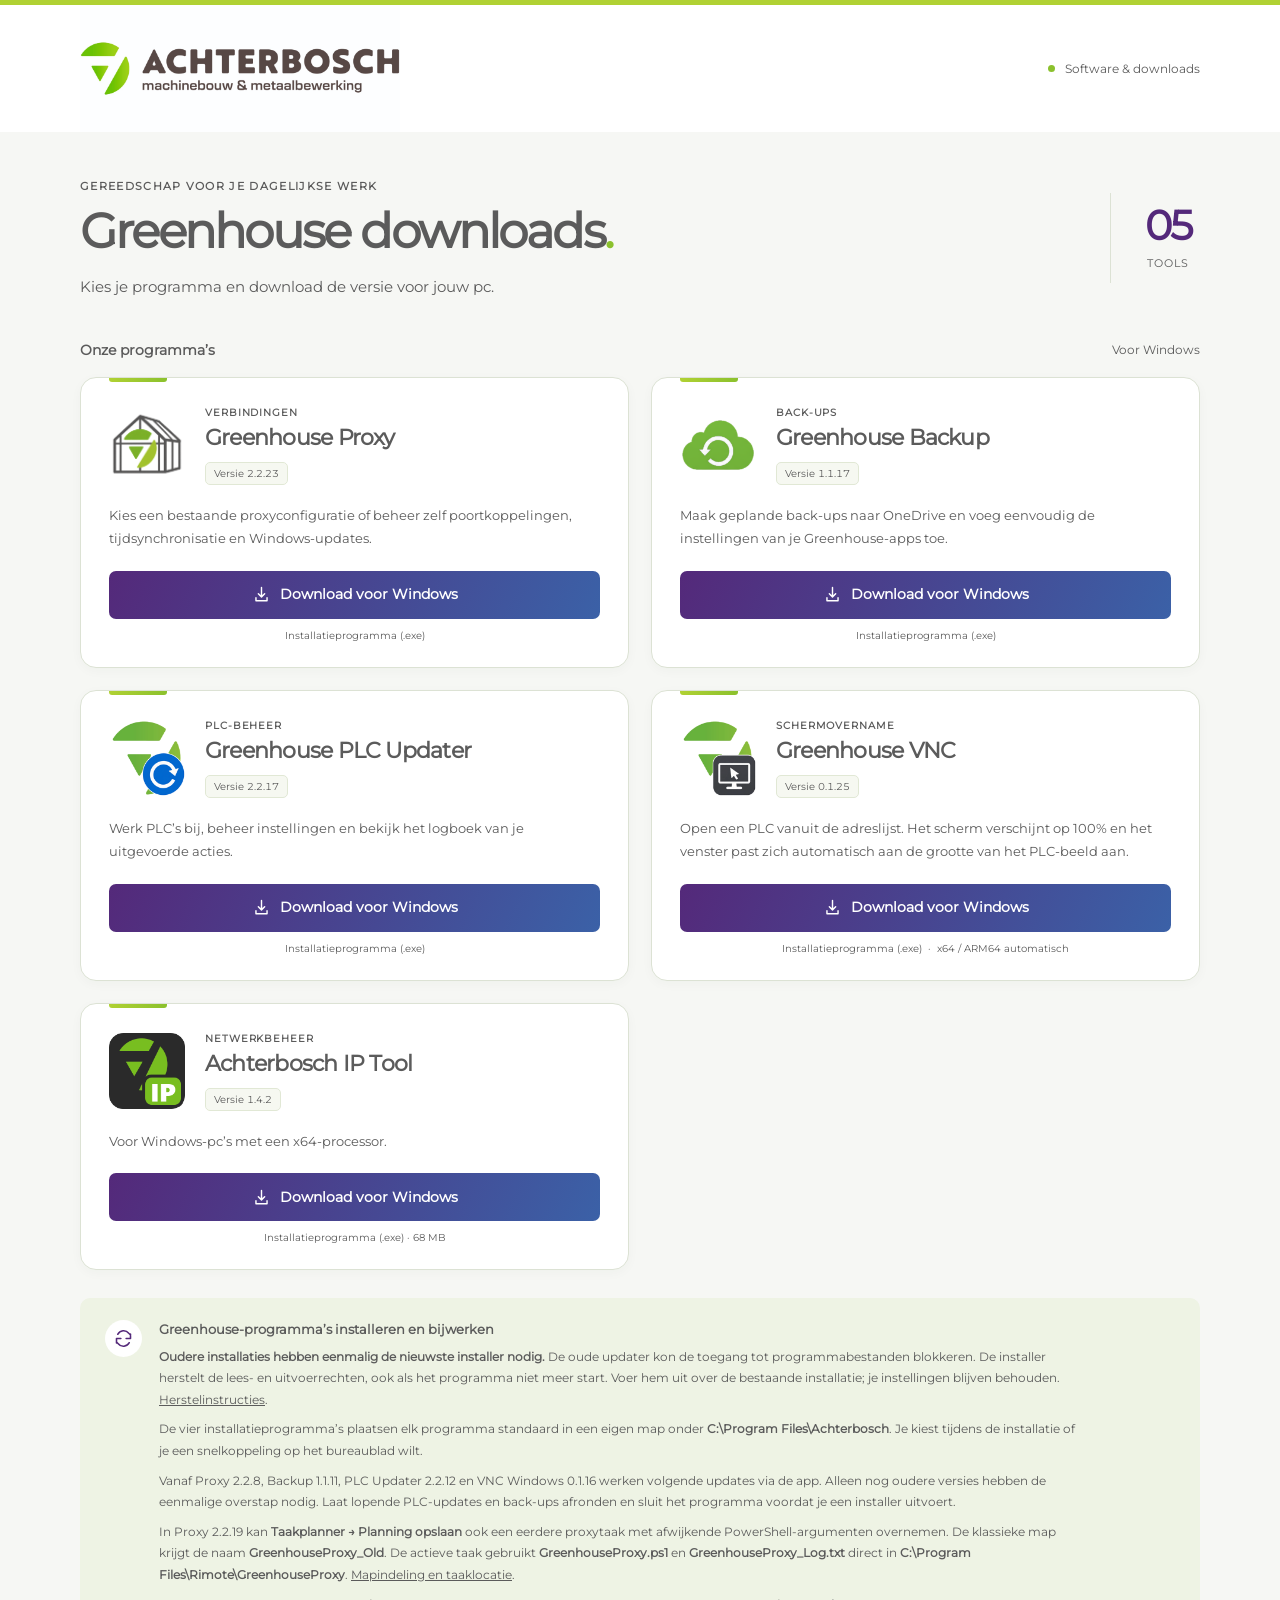
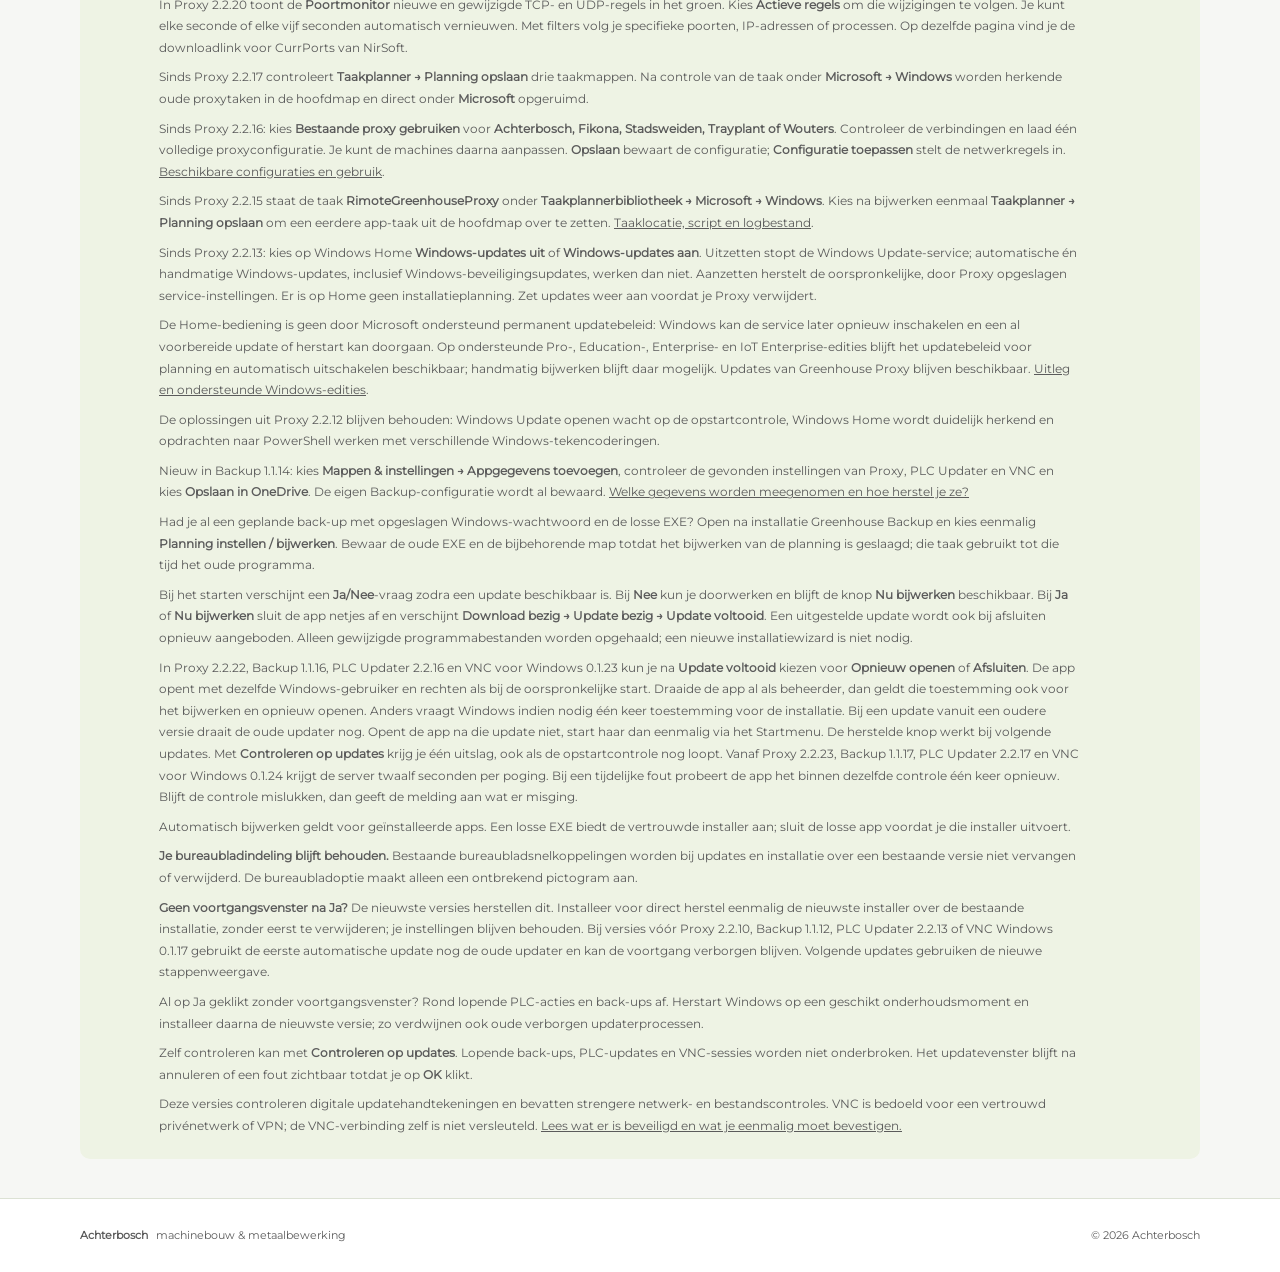
==== website/index.html @ 8cb25972 "Publish Greenhouse VNC 0.1.25 with automatic session sizing" ====
<!doctype html>
<html lang="nl">
<head>
  <meta charset="utf-8">
  <meta name="viewport" content="width=device-width, initial-scale=1">
  <meta name="theme-color" content="#54297A">
  <meta name="description" content="Download de Greenhouse-programma’s en Achterbosch IP Tool voor Windows.">
  <title>Greenhouse downloads | Achterbosch Machinebouw</title>
  <link rel="icon" href="assets/proxy.png" type="image/png">
  <link rel="preload" href="assets/montserrat-regular.ttf" as="font" type="font/ttf" crossorigin>
  <link rel="stylesheet" href="styles.css">
</head>
<body id="boven">
  <a class="skip-link" href="#downloads">Naar de downloads</a>
  <header class="site-header">
    <div class="container header-inner">
      <a class="brand" href="#boven" aria-label="Achterbosch Machinebouw, bovenaan de pagina">
        <img src="assets/achterbosch-logo.jpg" width="2048" height="813" alt="Achterbosch machinebouw &amp; metaalbewerking">
      </a>
      <span class="header-label"><span aria-hidden="true"></span>Software &amp; downloads</span>
    </div>
  </header>

  <main class="container">
    <section class="intro" aria-labelledby="page-title">
      <div class="intro-copy">
        <p class="eyebrow">Gereedschap voor je dagelijkse werk</p>
        <h1 id="page-title">Greenhouse downloads<span class="heading-dot">.</span></h1>
        <p class="intro-description">Kies je programma en download de versie voor jouw pc.</p>
      </div>
      <div class="intro-marker" aria-hidden="true"><span>05</span><span>tools</span></div>
    </section>

    <section class="downloads" id="downloads" aria-labelledby="downloads-title">
      <div class="section-heading">
        <h2 id="downloads-title">Onze programma’s</h2>
        <span>Voor Windows</span>
      </div>

      <div class="tool-grid">
        <article class="tool-card" aria-labelledby="proxy-title">
          <div class="tool-heading">
            <div class="app-icon"><img src="assets/proxy.png" width="1280" height="1280" alt="" aria-hidden="true"></div>
            <div class="tool-identity">
              <span class="tool-category">Verbindingen</span>
              <h3 id="proxy-title">Greenhouse Proxy</h3>
              <span class="version">Versie 2.2.23</span>
            </div>
          </div>
          <p class="tool-description">Kies een bestaande proxyconfiguratie of beheer zelf poortkoppelingen, tijdsynchronisatie en Windows-updates.</p>
          <div class="download-area">
            <a class="download-button" href="https://github.com/NickvDeth/Greenhouse-downloads/releases/download/proxy-v2.2.23/Setup-Greenhouse-Proxy-2.2.23.exe" aria-label="Greenhouse Proxy 2.2.23 downloaden voor Windows">
              <svg viewBox="0 0 24 24" aria-hidden="true"><path d="M12 3v12m-4-4 4 4 4-4M5 16v4h14v-4"/></svg>
              <span>Download voor Windows</span>
            </a>
            <span class="download-detail">Installatieprogramma (.exe)</span>
          </div>
        </article>

        <article class="tool-card" aria-labelledby="backup-title">
          <div class="tool-heading">
            <div class="app-icon"><img src="assets/backup.png" width="512" height="512" alt="" aria-hidden="true"></div>
            <div class="tool-identity">
              <span class="tool-category">Back-ups</span>
              <h3 id="backup-title">Greenhouse Backup</h3>
              <span class="version">Versie 1.1.17</span>
            </div>
          </div>
          <p class="tool-description">Maak geplande back-ups naar OneDrive en voeg eenvoudig de instellingen van je Greenhouse-apps toe.</p>
          <div class="download-area">
            <a class="download-button" href="https://github.com/NickvDeth/Greenhouse-downloads/releases/download/backup-v1.1.17/Setup-Greenhouse-Backup-1.1.17.exe" aria-label="Greenhouse Backup 1.1.17 downloaden voor Windows">
              <svg viewBox="0 0 24 24" aria-hidden="true"><path d="M12 3v12m-4-4 4 4 4-4M5 16v4h14v-4"/></svg>
              <span>Download voor Windows</span>
            </a>
            <span class="download-detail">Installatieprogramma (.exe)</span>
          </div>
        </article>

        <article class="tool-card" aria-labelledby="plc-title">
          <div class="tool-heading">
            <div class="app-icon"><img src="assets/plc-updater.png?v=2.2.12" width="256" height="256" alt="" aria-hidden="true"></div>
            <div class="tool-identity">
              <span class="tool-category">PLC-beheer</span>
              <h3 id="plc-title">Greenhouse PLC Updater</h3>
              <span class="version">Versie 2.2.17</span>
            </div>
          </div>
          <p class="tool-description">Werk PLC’s bij, beheer instellingen en bekijk het logboek van je uitgevoerde acties.</p>
          <div class="download-area">
            <a class="download-button" href="https://github.com/NickvDeth/Greenhouse-downloads/releases/download/plc-updater-v2.2.17/Setup-Greenhouse-PLC-Updater-2.2.17.exe" aria-label="Greenhouse PLC Updater 2.2.17 downloaden voor Windows">
              <svg viewBox="0 0 24 24" aria-hidden="true"><path d="M12 3v12m-4-4 4 4 4-4M5 16v4h14v-4"/></svg>
              <span>Download voor Windows</span>
            </a>
            <span class="download-detail">Installatieprogramma (.exe)</span>
          </div>
        </article>

        <article class="tool-card" aria-labelledby="vnc-title">
          <div class="tool-heading">
            <div class="app-icon"><img src="assets/vnc.png?v=0.1.16" width="256" height="256" alt="" aria-hidden="true"></div>
            <div class="tool-identity">
              <span class="tool-category">Schermovername</span>
              <h3 id="vnc-title">Greenhouse VNC</h3>
              <span class="version">Versie 0.1.25</span>
            </div>
          </div>
          <p class="tool-description">Open een PLC vanuit de adreslijst. Het scherm verschijnt op 100% en het venster past zich automatisch aan de grootte van het PLC-beeld aan.</p>
          <div class="download-area">
            <a class="download-button" href="https://github.com/NickvDeth/Greenhouse-downloads/releases/download/vnc-windows-v0.1.25/Setup-Greenhouse-VNC-0.1.25.exe" aria-label="Greenhouse VNC 0.1.25 downloaden voor Windows x64 en ARM64">
              <svg viewBox="0 0 24 24" aria-hidden="true"><path d="M12 3v12m-4-4 4 4 4-4M5 16v4h14v-4"/></svg>
              <span>Download voor Windows</span>
            </a>
            <span class="download-detail">Installatieprogramma (.exe) <span aria-hidden="true">·</span> x64 / ARM64 automatisch</span>
          </div>
        </article>

        <article class="tool-card" aria-labelledby="ip-tool-title">
          <div class="tool-heading">
            <div class="app-icon"><img src="assets/ip-tool.png" width="256" height="256" alt=""></div>
            <div class="tool-identity">
              <span class="tool-category">Netwerkbeheer</span>
              <h3 id="ip-tool-title">Achterbosch IP Tool</h3>
              <span class="version">Versie 1.4.2</span>
            </div>
          </div>
          <p class="tool-description">Voor Windows-pc’s met een x64-processor.</p>
          <div class="download-area">
            <a class="download-button" href="https://github.com/NickvDeth/Greenhouse-downloads/releases/download/ip-tool-v1.4.2/AchterboschIPTool-win-Setup.exe" aria-label="Achterbosch IP Tool 1.4.2 downloaden voor Windows x64">
              <svg viewBox="0 0 24 24" aria-hidden="true"><path d="M12 3v12m-4-4 4 4 4-4M5 16v4h14v-4"/></svg>
              <span>Download voor Windows</span>
            </a>
            <span class="download-detail">Installatieprogramma (.exe) · 68 MB</span>
          </div>
        </article>
      </div>
    </section>

    <aside class="update-note" aria-labelledby="updates-title">
      <span class="note-icon" aria-hidden="true"><svg viewBox="0 0 24 24"><path d="M20 7v5h-5M4 17v-5h5M5.4 7.2A7.5 7.5 0 0 1 18 6l2 2M4 16l2 2a7.5 7.5 0 0 0 12.6-1.2"/></svg></span>
      <div>
        <h2 id="updates-title">Greenhouse-programma’s installeren en bijwerken</h2>
        <p><strong>Oudere installaties hebben eenmalig de nieuwste installer nodig.</strong> De oude updater kon de toegang tot programmabestanden blokkeren. De installer herstelt de lees- en uitvoerrechten, ook als het programma niet meer start. Voer hem uit over de bestaande installatie; je instellingen blijven behouden. <a href="https://github.com/NickvDeth/Greenhouse-downloads/blob/main/docs/UPDATE_RECOVERY.md">Herstelinstructies</a>.</p>
        <p>De vier installatieprogramma’s plaatsen elk programma standaard in een eigen map onder <strong>C:\Program Files\Achterbosch</strong>. Je kiest tijdens de installatie of je een snelkoppeling op het bureaublad wilt.</p>
        <p>Vanaf Proxy 2.2.8, Backup 1.1.11, PLC Updater 2.2.12 en VNC Windows 0.1.16 werken volgende updates via de app. Alleen nog oudere versies hebben de eenmalige overstap nodig. Laat lopende PLC-updates en back-ups afronden en sluit het programma voordat je een installer uitvoert.</p>
        <p>In Proxy 2.2.19 kan <strong>Taakplanner → Planning opslaan</strong> ook een eerdere proxytaak met afwijkende PowerShell-argumenten overnemen. De klassieke map krijgt de naam <strong>GreenhouseProxy_Old</strong>. De actieve taak gebruikt <strong>GreenhouseProxy.ps1</strong> en <strong>GreenhouseProxy_Log.txt</strong> direct in <strong>C:\Program Files\Rimote\GreenhouseProxy</strong>. <a href="https://github.com/NickvDeth/Greenhouse-downloads/blob/main/docs/PROXY_TASK_SCRIPT.md">Mapindeling en taaklocatie</a>.</p>
        <p>In Proxy 2.2.20 toont de <strong>Poortmonitor</strong> nieuwe en gewijzigde TCP- en UDP-regels in het groen. Kies <strong>Actieve regels</strong> om die wijzigingen te volgen. Je kunt elke seconde of elke vijf seconden automatisch vernieuwen. Met filters volg je specifieke poorten, IP-adressen of processen. Op dezelfde pagina vind je de downloadlink voor CurrPorts van NirSoft.</p>
        <p>Sinds Proxy 2.2.17 controleert <strong>Taakplanner → Planning opslaan</strong> drie taakmappen. Na controle van de taak onder <strong>Microsoft → Windows</strong> worden herkende oude proxytaken in de hoofdmap en direct onder <strong>Microsoft</strong> opgeruimd.</p>
        <p>Sinds Proxy 2.2.16: kies <strong>Bestaande proxy gebruiken</strong> voor <strong>Achterbosch, Fikona, Stadsweiden, Trayplant of Wouters</strong>. Controleer de verbindingen en laad één volledige proxyconfiguratie. Je kunt de machines daarna aanpassen. <strong>Opslaan</strong> bewaart de configuratie; <strong>Configuratie toepassen</strong> stelt de netwerkregels in. <a href="https://github.com/NickvDeth/Greenhouse-downloads/blob/main/docs/PROXY_PRESETS.md">Beschikbare configuraties en gebruik</a>.</p>
        <p>Sinds Proxy 2.2.15 staat de taak <strong>RimoteGreenhouseProxy</strong> onder <strong>Taakplannerbibliotheek → Microsoft → Windows</strong>. Kies na bijwerken eenmaal <strong>Taakplanner → Planning opslaan</strong> om een eerdere app-taak uit de hoofdmap over te zetten. <a href="https://github.com/NickvDeth/Greenhouse-downloads/blob/main/docs/PROXY_TASK_SCRIPT.md">Taaklocatie, script en logbestand</a>.</p>
        <p>Sinds Proxy 2.2.13: kies op Windows Home <strong>Windows-updates uit</strong> of <strong>Windows-updates aan</strong>. Uitzetten stopt de Windows Update-service; automatische én handmatige Windows-updates, inclusief Windows-beveiligingsupdates, werken dan niet. Aanzetten herstelt de oorspronkelijke, door Proxy opgeslagen service-instellingen. Er is op Home geen installatieplanning. Zet updates weer aan voordat je Proxy verwijdert.</p>
        <p>De Home-bediening is geen door Microsoft ondersteund permanent updatebeleid: Windows kan de service later opnieuw inschakelen en een al voorbereide update of herstart kan doorgaan. Op ondersteunde Pro-, Education-, Enterprise- en IoT Enterprise-edities blijft het updatebeleid voor planning en automatisch uitschakelen beschikbaar; handmatig bijwerken blijft daar mogelijk. Updates van Greenhouse Proxy blijven beschikbaar. <a href="https://github.com/NickvDeth/Greenhouse-downloads/blob/main/docs/WINDOWS_UPDATE.md">Uitleg en ondersteunde Windows-edities</a>.</p>
        <p>De oplossingen uit Proxy 2.2.12 blijven behouden: Windows Update openen wacht op de opstartcontrole, Windows Home wordt duidelijk herkend en opdrachten naar PowerShell werken met verschillende Windows-tekencoderingen.</p>
        <p>Nieuw in Backup 1.1.14: kies <strong>Mappen &amp; instellingen → Appgegevens toevoegen</strong>, controleer de gevonden instellingen van Proxy, PLC Updater en VNC en kies <strong>Opslaan in OneDrive</strong>. De eigen Backup-configuratie wordt al bewaard. <a href="https://github.com/NickvDeth/Greenhouse-downloads/blob/main/docs/APP_DATA_BACKUP.md">Welke gegevens worden meegenomen en hoe herstel je ze?</a></p>
        <p>Had je al een geplande back-up met opgeslagen Windows-wachtwoord en de losse EXE? Open na installatie Greenhouse Backup en kies eenmalig <strong>Planning instellen / bijwerken</strong>. Bewaar de oude EXE en de bijbehorende map totdat het bijwerken van de planning is geslaagd; die taak gebruikt tot die tijd het oude programma.</p>
        <p>Bij het starten verschijnt een <strong>Ja/Nee</strong>-vraag zodra een update beschikbaar is. Bij <strong>Nee</strong> kun je doorwerken en blijft de knop <strong>Nu bijwerken</strong> beschikbaar. Bij <strong>Ja</strong> of <strong>Nu bijwerken</strong> sluit de app netjes af en verschijnt <strong>Download bezig → Update bezig → Update voltooid</strong>. Een uitgestelde update wordt ook bij afsluiten opnieuw aangeboden. Alleen gewijzigde programmabestanden worden opgehaald; een nieuwe installatiewizard is niet nodig.</p>
        <p>In Proxy 2.2.22, Backup 1.1.16, PLC Updater 2.2.16 en VNC voor Windows 0.1.23 kun je na <strong>Update voltooid</strong> kiezen voor <strong>Opnieuw openen</strong> of <strong>Afsluiten</strong>. De app opent met dezelfde Windows-gebruiker en rechten als bij de oorspronkelijke start. Draaide de app al als beheerder, dan geldt die toestemming ook voor het bijwerken en opnieuw openen. Anders vraagt Windows indien nodig één keer toestemming voor de installatie. Bij een update vanuit een oudere versie draait de oude updater nog. Opent de app na die update niet, start haar dan eenmalig via het Startmenu. De herstelde knop werkt bij volgende updates. Met <strong>Controleren op updates</strong> krijg je één uitslag, ook als de opstartcontrole nog loopt. Vanaf Proxy 2.2.23, Backup 1.1.17, PLC Updater 2.2.17 en VNC voor Windows 0.1.24 krijgt de server twaalf seconden per poging. Bij een tijdelijke fout probeert de app het binnen dezelfde controle één keer opnieuw. Blijft de controle mislukken, dan geeft de melding aan wat er misging.</p>
        <p>Automatisch bijwerken geldt voor geïnstalleerde apps. Een losse EXE biedt de vertrouwde installer aan; sluit de losse app voordat je die installer uitvoert.</p>
        <p><strong>Je bureaubladindeling blijft behouden.</strong> Bestaande bureaubladsnelkoppelingen worden bij updates en installatie over een bestaande versie niet vervangen of verwijderd. De bureaubladoptie maakt alleen een ontbrekend pictogram aan.</p>
        <p><strong>Geen voortgangsvenster na Ja?</strong> De nieuwste versies herstellen dit. Installeer voor direct herstel eenmalig de nieuwste installer over de bestaande installatie, zonder eerst te verwijderen; je instellingen blijven behouden. Bij versies vóór Proxy 2.2.10, Backup 1.1.12, PLC Updater 2.2.13 of VNC Windows 0.1.17 gebruikt de eerste automatische update nog de oude updater en kan de voortgang verborgen blijven. Volgende updates gebruiken de nieuwe stappenweergave.</p>
        <p>Al op Ja geklikt zonder voortgangsvenster? Rond lopende PLC-acties en back-ups af. Herstart Windows op een geschikt onderhoudsmoment en installeer daarna de nieuwste versie; zo verdwijnen ook oude verborgen updaterprocessen.</p>
        <p>Zelf controleren kan met <strong>Controleren op updates</strong>. Lopende back-ups, PLC-updates en VNC-sessies worden niet onderbroken. Het updatevenster blijft na annuleren of een fout zichtbaar totdat je op <strong>OK</strong> klikt.</p>
        <p>Deze versies controleren digitale updatehandtekeningen en bevatten strengere netwerk- en bestandscontroles. VNC is bedoeld voor een vertrouwd privénetwerk of VPN; de VNC-verbinding zelf is niet versleuteld. <a href="https://github.com/NickvDeth/Greenhouse-downloads/blob/main/docs/SECURITY.md">Lees wat er is beveiligd en wat je eenmalig moet bevestigen.</a></p>
      </div>
    </aside>
  </main>

  <footer class="site-footer">
    <div class="container footer-inner">
      <span>Achterbosch <span class="footer-descriptor">machinebouw &amp; metaalbewerking</span></span>
      <span class="copyright">© 2026 Achterbosch</span>
    </div>
  </footer>
</body>
</html>
---- website/styles.css ----
@font-face {
  font-family: "Montserrat";
  src: url("assets/montserrat-regular.ttf") format("truetype");
  font-style: normal;
  font-weight: 400;
  font-display: swap;
}

@font-face {
  font-family: "New Science";
  src: local("New Science Bold");
  font-style: normal;
  font-weight: 700;
  font-display: swap;
}

:root {
  color-scheme: light;
  --ink: #5b5b5b;
  --green-warm: #b0d133;
  --green-fresh: #8bc12d;
  --purple: #54297a;
  --blue: #3b61a7;
  --paper: #ffffff;
  --background: #f6f7f4;
  --line: #dce2d4;
  --subtle: #eef3e4;
  --action: linear-gradient(115deg, var(--purple), var(--blue));
}

* { box-sizing: border-box; }
html { scroll-behavior: smooth; scroll-padding-top: 24px; }
body { margin: 0; color: var(--ink); background: var(--background); font: 400 15px/1.65 "Montserrat", Arial, sans-serif; -webkit-font-smoothing: antialiased; }
a { color: inherit; }
img { display: block; max-width: 100%; }
svg { display: block; width: 22px; height: 22px; fill: none; stroke: currentColor; stroke-width: 1.8; stroke-linecap: round; stroke-linejoin: round; }
button, a { -webkit-tap-highlight-color: transparent; }
a:focus-visible { outline: 3px solid var(--blue); outline-offset: 5px; }
.container { width: min(1120px, calc(100% - 72px)); margin-inline: auto; }
.skip-link { position: fixed; top: 12px; left: 12px; z-index: 10; padding: 12px 20px; border-radius: 8px; color: white; background: var(--purple); transform: translateY(-180%); text-decoration: none; }
.skip-link:focus { transform: translateY(0); }

.site-header { border-top: 5px solid var(--green-warm); background: white; }
.header-inner { display: flex; align-items: center; justify-content: space-between; gap: 24px; min-height: 118px; }
.brand { flex: 0 1 320px; display: block; }
.brand img { width: 320px; height: auto; }
.header-label { display: flex; align-items: center; gap: 10px; font-size: 12px; white-space: nowrap; }
.header-label > span { width: 7px; height: 7px; border-radius: 50%; background: var(--green-fresh); }

.intro { position: relative; display: flex; justify-content: space-between; align-items: center; gap: 32px; padding: 45px 0 39px; }
.intro-copy { min-width: 0; }
.eyebrow { margin: 0 0 8px; font-size: 11px; font-weight: 700; letter-spacing: .12em; text-transform: uppercase; }
h1 { margin: 0; color: var(--ink); font-size: clamp(32px, 3.8vw, 48px); line-height: 1.17; letter-spacing: -.045em; font-weight: 700; }
.heading-dot { color: var(--green-fresh); }
.intro-description { margin: 15px 0 0; max-width: 680px; font-size: 15px; line-height: 1.7; }
.intro-marker { display: flex; flex-direction: column; flex: 0 0 90px; align-items: center; justify-content: center; width: 90px; height: 90px; border-left: 1px solid var(--line); padding-left: 25px; }
.intro-marker span:first-child { color: var(--purple); font-size: 41px; font-weight: 700; line-height: 1; letter-spacing: -.06em; }
.intro-marker span:last-child { margin-top: 8px; font-size: 11px; text-transform: uppercase; letter-spacing: .1em; }

.section-heading { display: flex; align-items: center; justify-content: space-between; gap: 16px; margin-bottom: 15px; }
.section-heading h2 { margin: 0; font-size: 14px; font-weight: 700; }
.section-heading > span { font-size: 12px; }
.tool-grid { display: grid; grid-template-columns: repeat(2, minmax(0, 1fr)); gap: 22px; }
.tool-card { position: relative; display: flex; flex-direction: column; min-width: 0; padding: 27px 28px 23px; background: white; border: 1px solid var(--line); border-radius: 16px; box-shadow: 0 3px 12px rgb(41 52 26 / 3%); overflow: hidden; }
.tool-card::before { content: ""; position: absolute; top: 0; left: 28px; width: 58px; height: 4px; background: linear-gradient(90deg, var(--green-warm), var(--green-fresh)); border-radius: 0 0 3px 3px; }
.tool-heading { display: flex; align-items: center; gap: 20px; }
.app-icon { flex: 0 0 76px; display: grid; place-items: center; width: 76px; height: 76px; }
.app-icon img { width: 76px; height: 76px; object-fit: contain; }
.tool-identity { min-width: 0; }
.tool-category { display: block; margin-bottom: 3px; font-size: 10px; font-weight: 700; letter-spacing: .09em; text-transform: uppercase; }
.tool-identity h3 { margin: 0 0 7px; font-size: clamp(18px, 1.8vw, 22px); font-weight: 700; letter-spacing: -.035em; line-height: 1.3; }
.version { display: inline-flex; padding: 3px 8px; border: 1px solid #e1e8d5; border-radius: 5px; background: #f6f8f1; font-size: 10px; line-height: 1.5; font-variant-numeric: tabular-nums; }
.tool-description { flex: 1; margin: 19px 0 20px; font-size: 13px; line-height: 1.8; }
.download-area { display: flex; flex-direction: column; gap: 9px; }
.download-button { display: flex; align-items: center; justify-content: center; gap: 9px; min-height: 48px; padding: 10px 14px; border-radius: 7px; background: var(--action); color: white; font-family: "New Science", "Montserrat", Arial, sans-serif; font-size: 14px; font-weight: 700; line-height: 1.35; text-decoration: none; text-align: center; transition: box-shadow 150ms ease, transform 150ms ease; }
.download-button svg { flex: 0 0 19px; width: 19px; height: 19px; }
.download-button:hover { transform: translateY(-1px); box-shadow: 0 5px 12px rgb(84 41 122 / 16%); }
.download-button:active { transform: translateY(0); }
.download-button:focus-visible { outline-color: var(--purple); }
.download-detail { display: block; font-size: 10px; line-height: 1.6; text-align: center; }
.download-detail > span { padding-inline: 3px; }
.download-options { display: grid; grid-template-columns: repeat(2, minmax(0, 1fr)); gap: 12px; }
.download-option { display: flex; flex-direction: column; gap: 9px; min-width: 0; }
.download-options .download-button { padding-inline: 10px; font-size: 13px; }

.update-note { display: flex; align-items: flex-start; gap: 17px; margin: 28px 0 39px; padding: 22px 25px; background: #eef3e4; border-radius: 10px; }
.note-icon { display: grid; place-items: center; flex: 0 0 37px; width: 37px; height: 37px; border-radius: 50%; background: white; color: var(--purple); }
.note-icon svg { width: 21px; height: 21px; }
.update-note h2 { margin: 0 0 6px; font-size: 13px; font-weight: 700; line-height: 1.5; }
.update-note p { margin: 0; max-width: 920px; font-size: 12px; line-height: 1.8; }
.update-note p + p { margin-top: 8px; }
.update-note strong { font-weight: 700; }
.site-footer { border-top: 1px solid var(--line); background: white; }
.footer-inner { display: flex; align-items: center; justify-content: space-between; gap: 20px; min-height: 73px; padding-block: 20px; font-size: 11px; }
.footer-inner > span { font-weight: 700; }
.footer-descriptor { margin-left: 5px; font-weight: 400; }
.footer-inner > .copyright { font-weight: 400; }

@media (max-width: 900px) {
  .container { width: calc(100% - 48px); }
  .tool-grid { gap: 18px; }
  .tool-card { padding: 25px 22px 22px; }
  .tool-heading { gap: 15px; }
  .app-icon, .app-icon img { width: 64px; height: 64px; }
  .app-icon { flex-basis: 64px; }
  .download-options { gap: 8px; }
  .download-options .download-button { flex-direction: column; gap: 5px; min-height: 65px; font-size: 12px; }
  .download-detail { font-size: 9px; }
}

@media (max-width: 680px) {
  .container { width: calc(100% - 36px); }
  .header-inner { justify-content: center; min-height: 112px; }
  .brand { flex-basis: 280px; }
  .brand img { width: 280px; }
  .header-label { display: none; }
  .intro { padding: 31px 0 28px; }
  .intro-marker { display: none; }
  .eyebrow { font-size: 9px; letter-spacing: .1em; }
  h1 { max-width: 440px; font-size: clamp(30px, 7.7vw, 42px); line-height: 1.18; }
  .intro-description { max-width: 400px; margin-top: 12px; font-size: 13px; }
  .section-heading { margin-bottom: 12px; }
  .section-heading h2 { font-size: 12px; }
  .section-heading > span { font-size: 10px; }
  .tool-grid { grid-template-columns: minmax(0, 1fr); gap: 15px; }
  .tool-card { padding: 23px 22px 20px; border-radius: 12px; }
  .tool-card::before { left: 22px; }
  .app-icon, .app-icon img { width: 68px; height: 68px; }
  .app-icon { flex-basis: 68px; }
  .tool-identity h3 { font-size: 20px; }
  .tool-category { font-size: 9px; }
  .tool-description { margin: 17px 0 18px; font-size: 12px; }
  .download-button { font-size: 14px; }
  .download-options .download-button { flex-direction: row; min-height: 48px; gap: 7px; font-size: 12px; }
  .download-options .download-button svg { width: 16px; height: 16px; flex-basis: 16px; }
  .download-detail { font-size: 10px; }
  .download-options .download-detail { font-size: 9px; }
  .update-note { gap: 12px; margin: 22px 0 28px; padding: 18px 16px; }
  .note-icon { flex-basis: 30px; width: 30px; height: 30px; }
  .note-icon svg { width: 18px; height: 18px; }
  .update-note h2 { font-size: 12px; }
  .update-note p { font-size: 11px; }
  .footer-inner { flex-direction: column; align-items: flex-start; gap: 12px; font-size: 10px; }
  .footer-descriptor { display: block; margin-left: 0; }
}

@media (max-width: 360px) {
  .tool-card { padding-inline: 17px; }
  .tool-heading { gap: 12px; }
  .app-icon, .app-icon img { width: 58px; height: 58px; }
  .app-icon { flex-basis: 58px; }
  .tool-identity h3 { font-size: 18px; }
  .download-options { grid-template-columns: 1fr; gap: 13px; }
  .download-options .download-button { font-size: 14px; }
}

@media (prefers-reduced-motion: reduce) {
  html { scroll-behavior: auto; }
  .download-button { transition: none; }
  .download-button:hover { transform: none; }
}
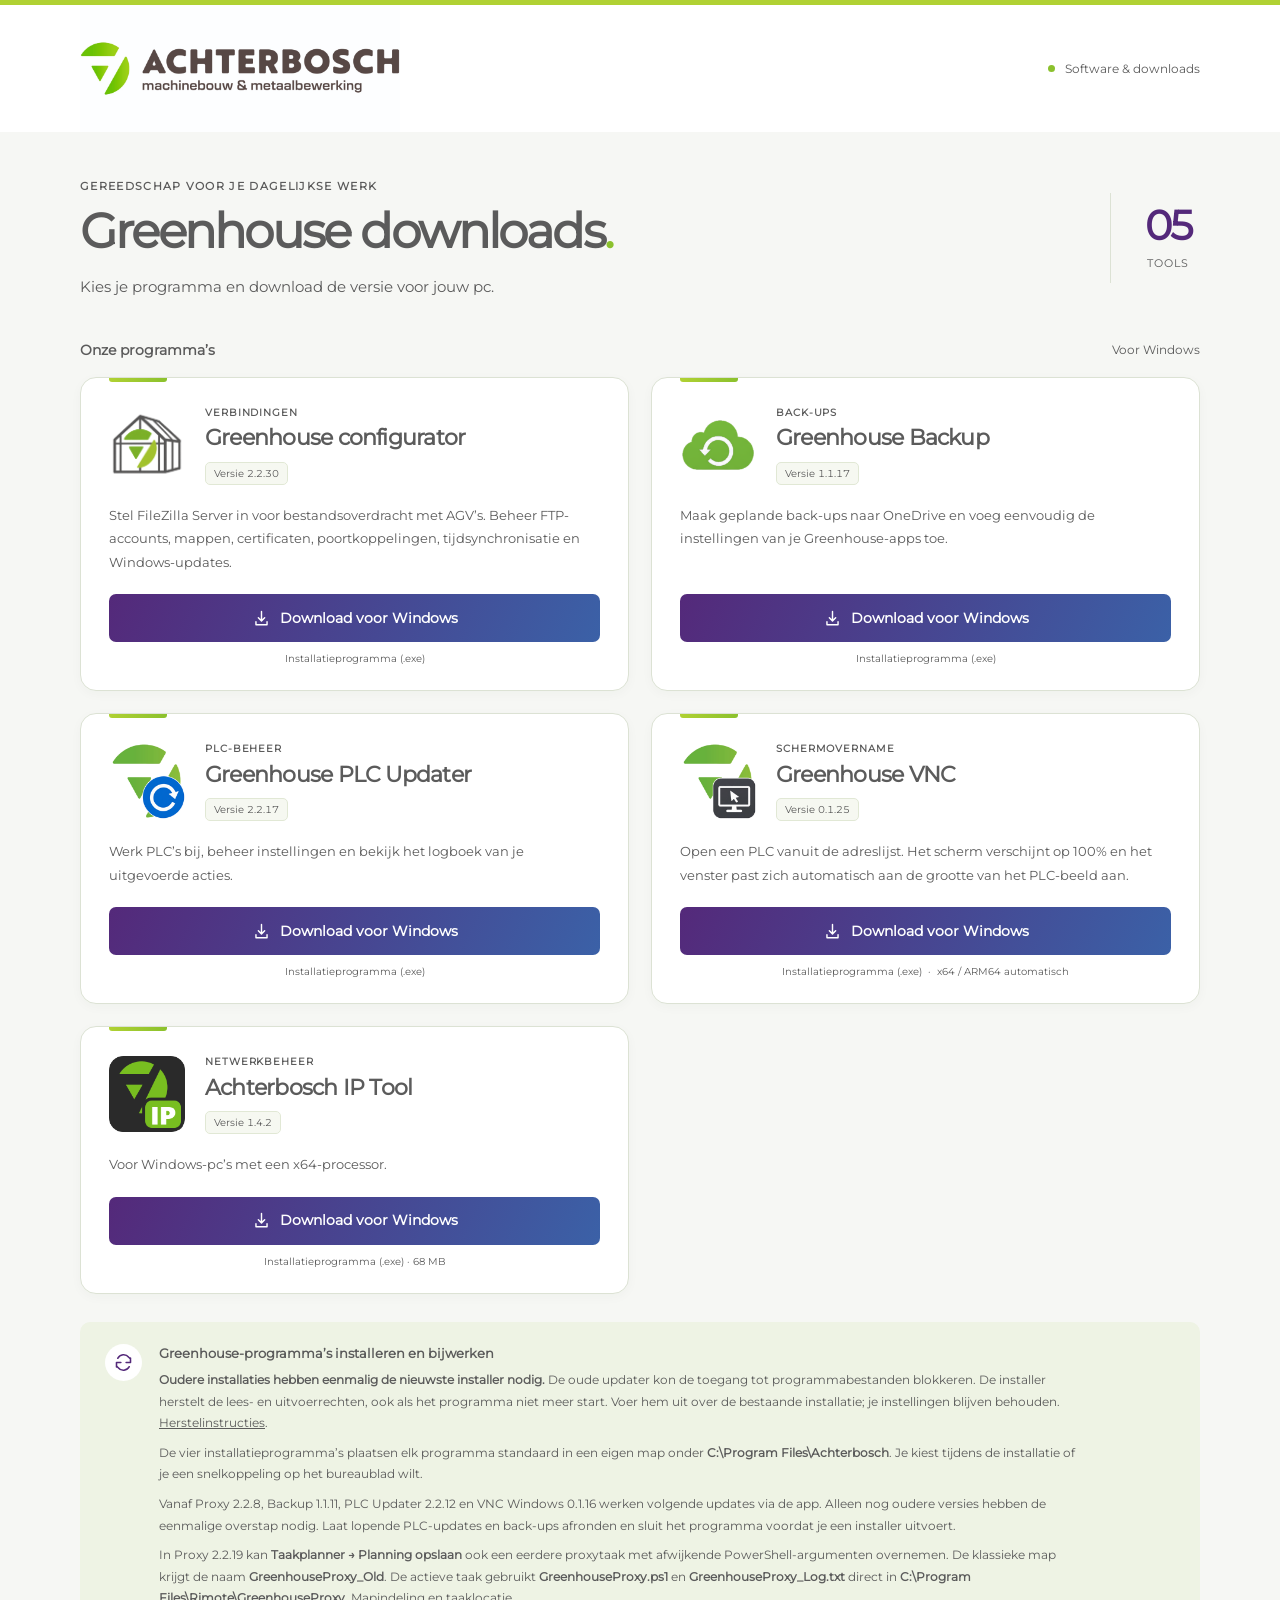
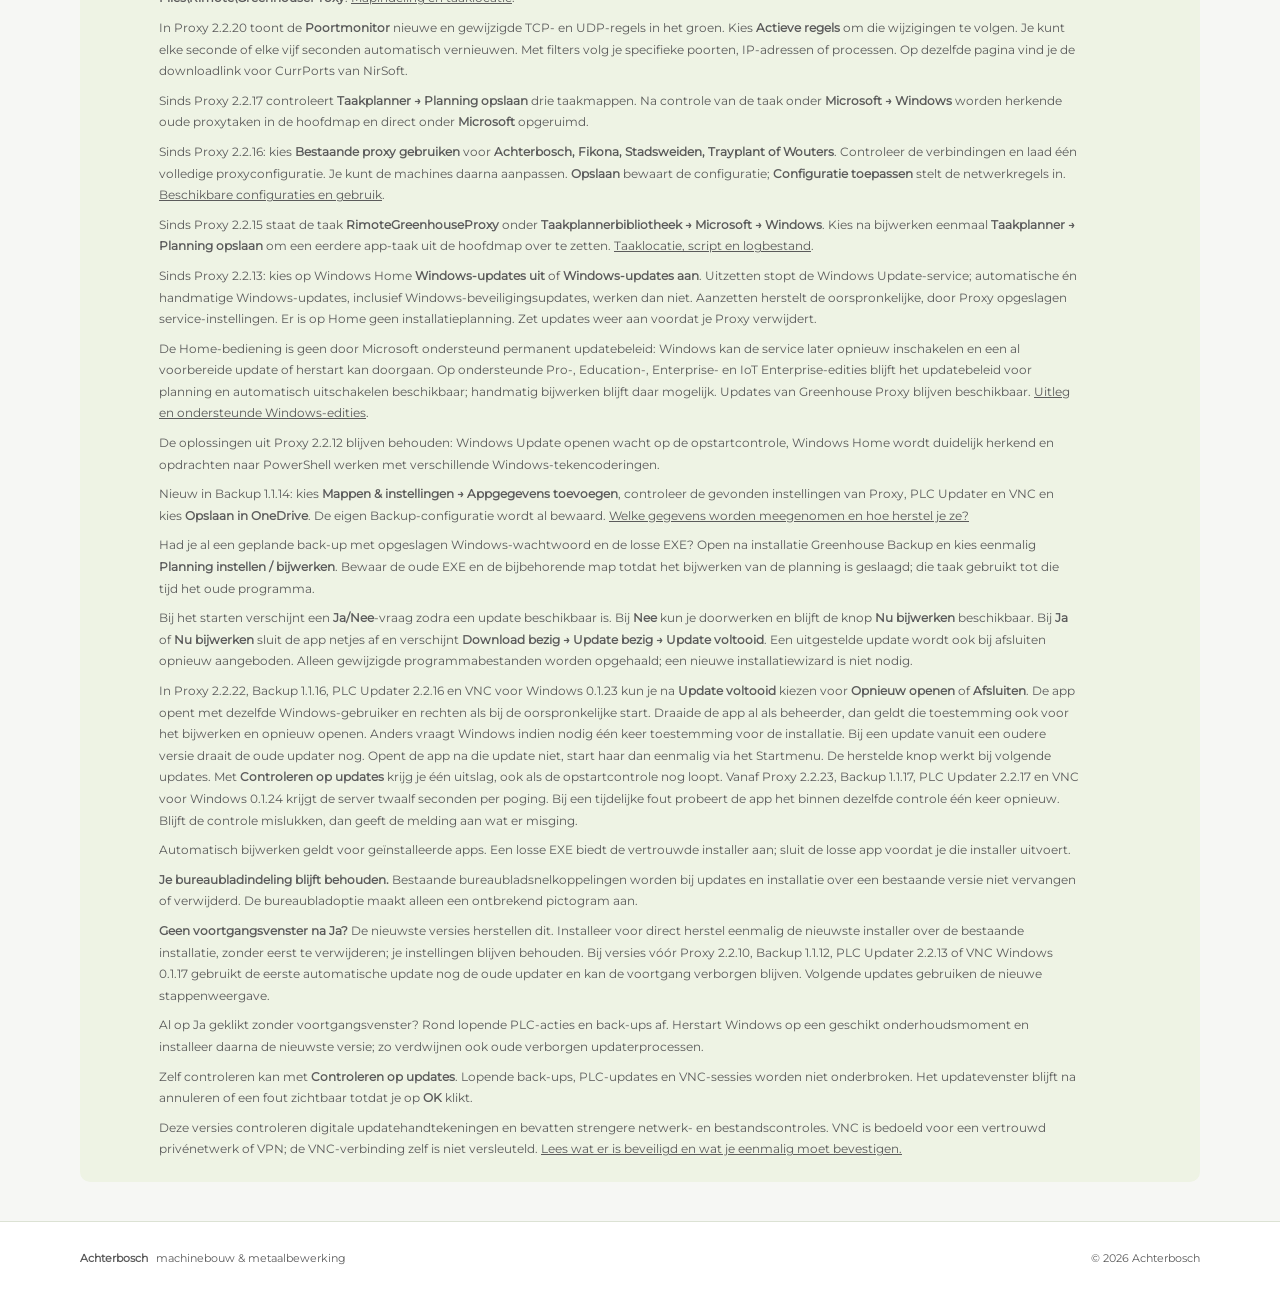
==== commit 41c06514: "Publiceer de geteste Windows-installer van Greenhouse configurator 2.2.30" ====
--- a/website/index.html
+++ b/website/index.html
@@ -43,13 +43,13 @@
             <div class="app-icon"><img src="assets/proxy.png" width="1280" height="1280" alt="" aria-hidden="true"></div>
             <div class="tool-identity">
               <span class="tool-category">Verbindingen</span>
-              <h3 id="proxy-title">Greenhouse Proxy</h3>
-              <span class="version">Versie 2.2.23</span>
+              <h3 id="proxy-title">Greenhouse configurator</h3>
+              <span class="version">Versie 2.2.30</span>
             </div>
           </div>
-          <p class="tool-description">Kies een bestaande proxyconfiguratie of beheer zelf poortkoppelingen, tijdsynchronisatie en Windows-updates.</p>
+          <p class="tool-description">Stel FileZilla Server in voor bestandsoverdracht met AGV’s. Beheer FTP-accounts, mappen, certificaten, poortkoppelingen, tijdsynchronisatie en Windows-updates.</p>
           <div class="download-area">
-            <a class="download-button" href="https://github.com/NickvDeth/Greenhouse-downloads/releases/download/proxy-v2.2.23/Setup-Greenhouse-Proxy-2.2.23.exe" aria-label="Greenhouse Proxy 2.2.23 downloaden voor Windows">
+            <a class="download-button" href="downloads/Setup-Greenhouse-Configurator-2.2.30.exe" download aria-label="Greenhouse configurator 2.2.30 downloaden voor Windows">
               <svg viewBox="0 0 24 24" aria-hidden="true"><path d="M12 3v12m-4-4 4 4 4-4M5 16v4h14v-4"/></svg>
               <span>Download voor Windows</span>
             </a>
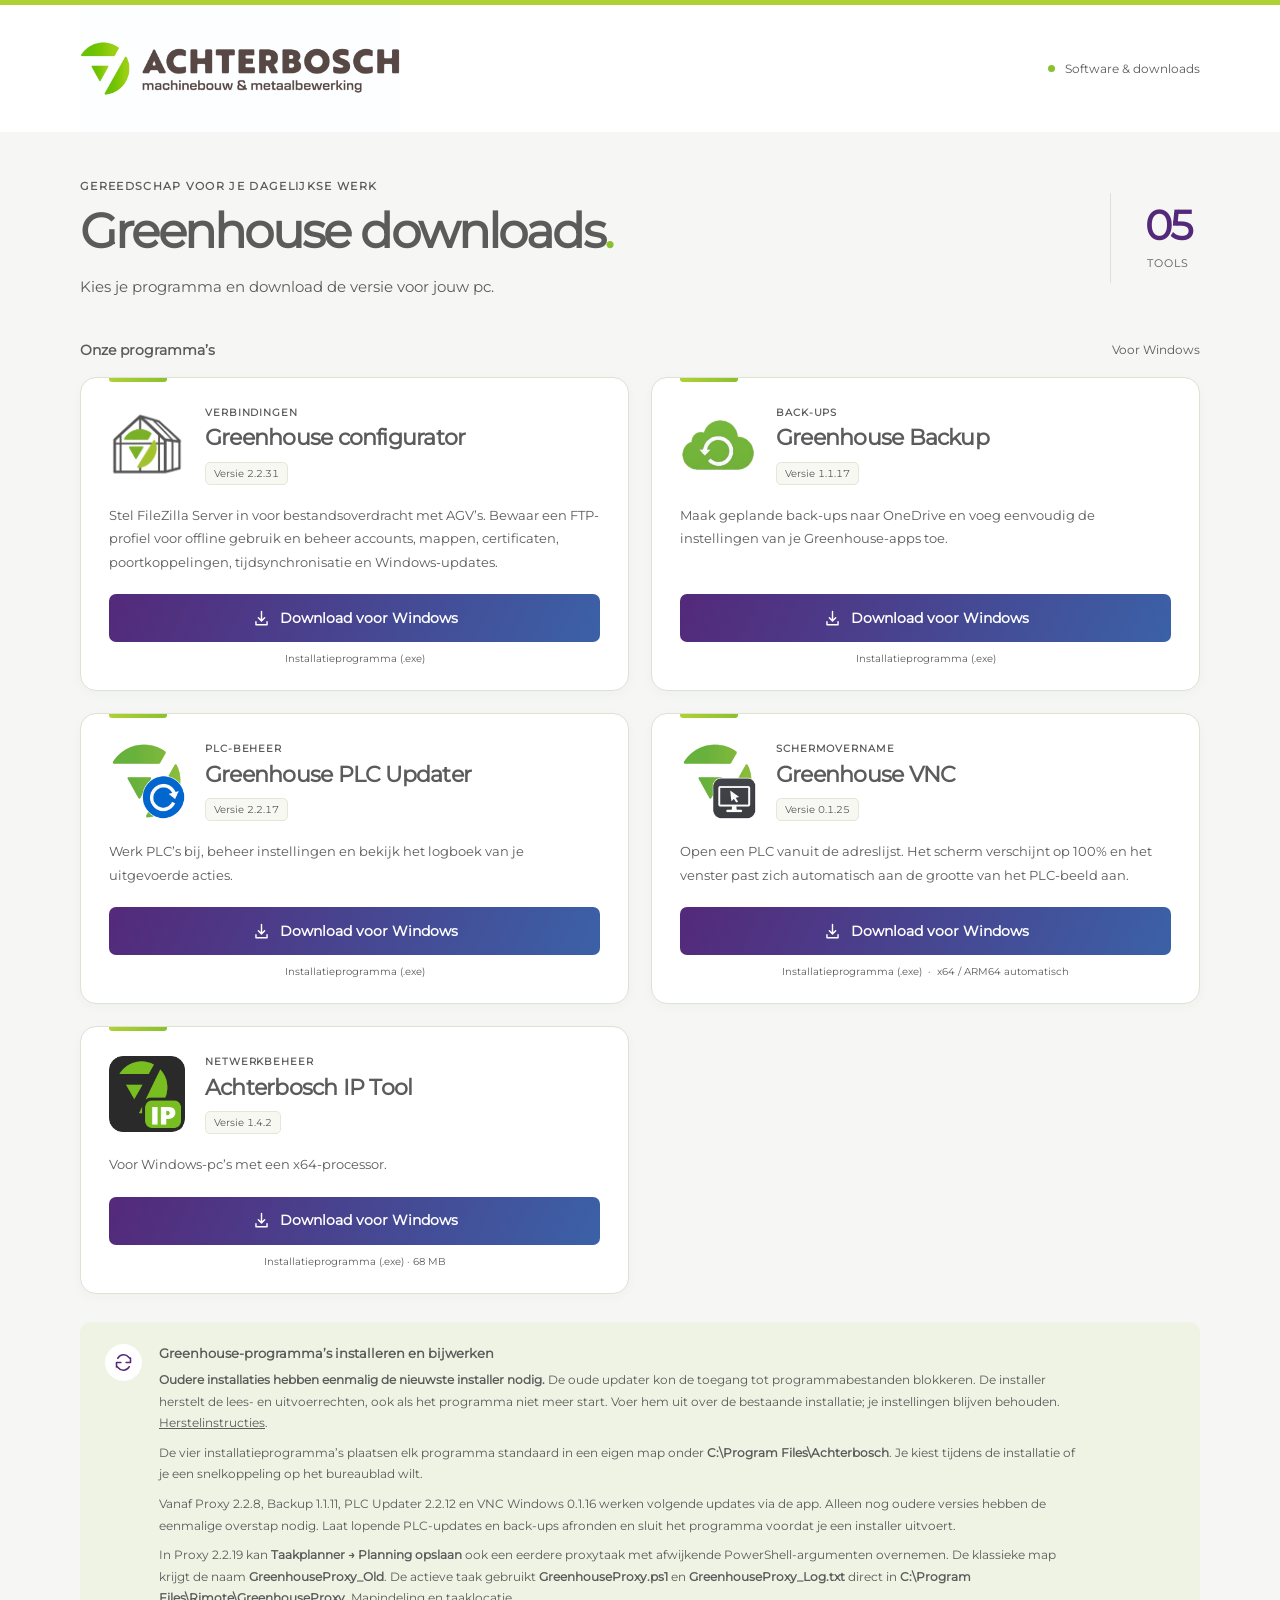
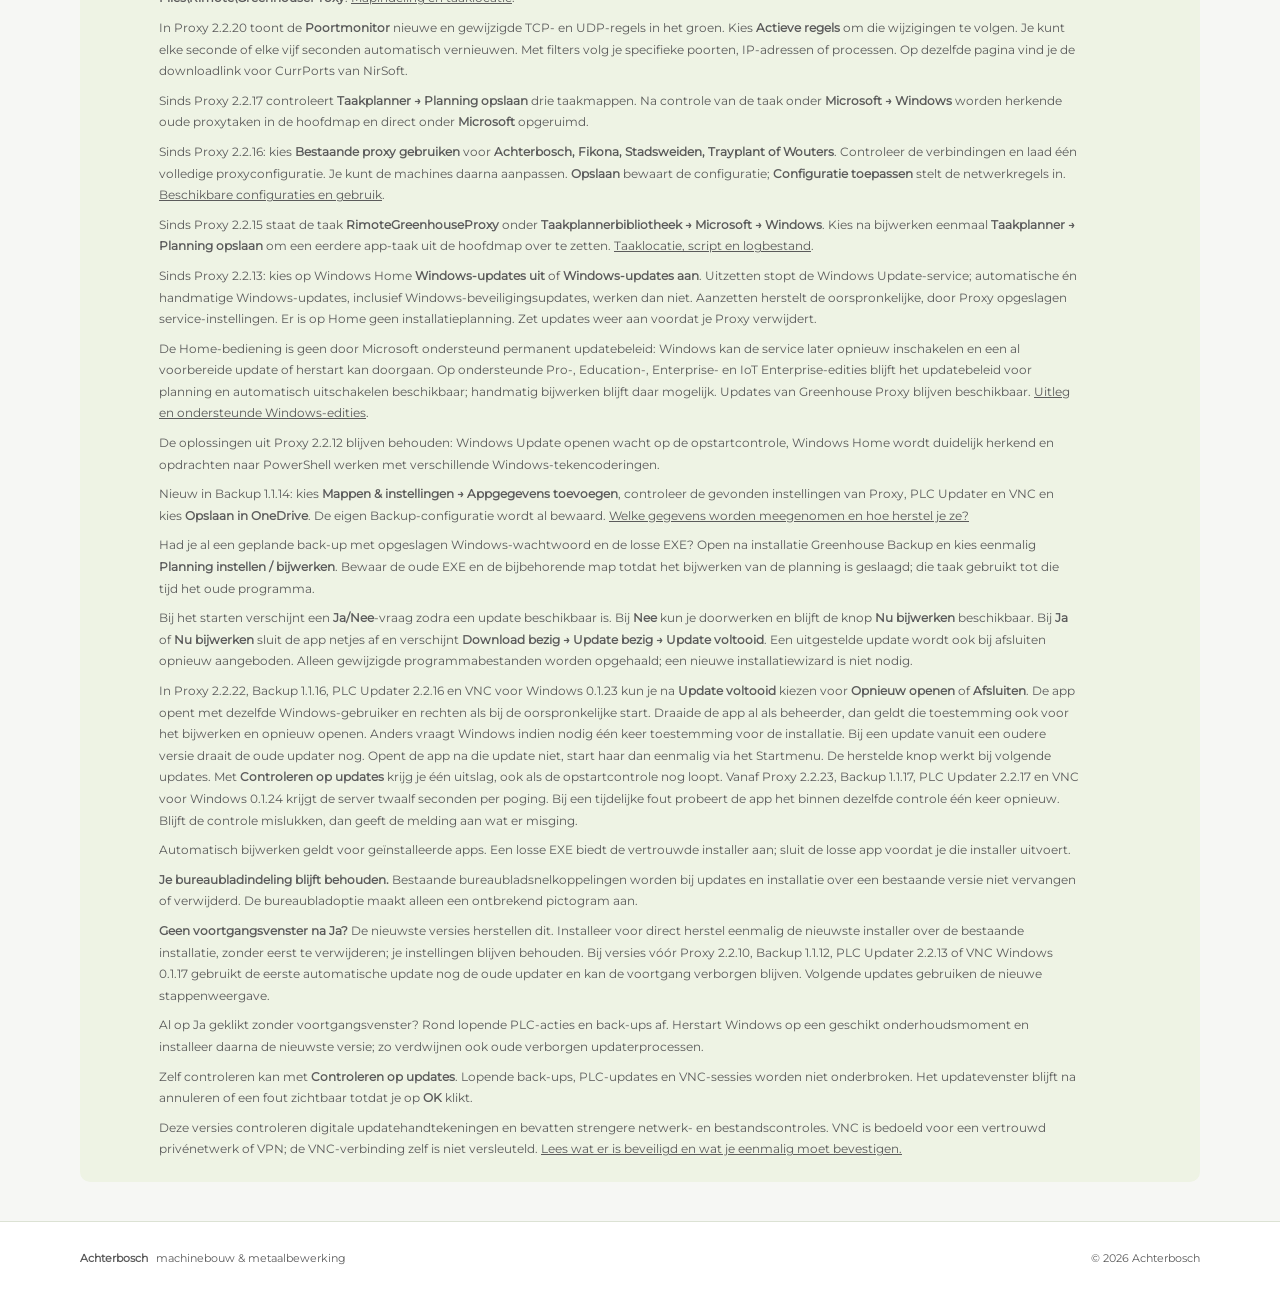
==== commit 4e43528a: "Bied Greenhouse configurator 2.2.31 met een vast FTP-profiel aan" ====
--- a/website/index.html
+++ b/website/index.html
@@ -44,12 +44,12 @@
             <div class="tool-identity">
               <span class="tool-category">Verbindingen</span>
               <h3 id="proxy-title">Greenhouse configurator</h3>
-              <span class="version">Versie 2.2.30</span>
+              <span class="version">Versie 2.2.31</span>
             </div>
           </div>
-          <p class="tool-description">Stel FileZilla Server in voor bestandsoverdracht met AGV’s. Beheer FTP-accounts, mappen, certificaten, poortkoppelingen, tijdsynchronisatie en Windows-updates.</p>
+          <p class="tool-description">Stel FileZilla Server in voor bestandsoverdracht met AGV’s. Bewaar een FTP-profiel voor offline gebruik en beheer accounts, mappen, certificaten, poortkoppelingen, tijdsynchronisatie en Windows-updates.</p>
           <div class="download-area">
-            <a class="download-button" href="downloads/Setup-Greenhouse-Configurator-2.2.30.exe" download aria-label="Greenhouse configurator 2.2.30 downloaden voor Windows">
+            <a class="download-button" href="https://github.com/NickvDeth/Greenhouse-downloads/releases/download/proxy-v2.2.31/Setup-Greenhouse-Configurator-2.2.31.exe" download aria-label="Greenhouse configurator 2.2.31 downloaden voor Windows">
               <svg viewBox="0 0 24 24" aria-hidden="true"><path d="M12 3v12m-4-4 4 4 4-4M5 16v4h14v-4"/></svg>
               <span>Download voor Windows</span>
             </a>
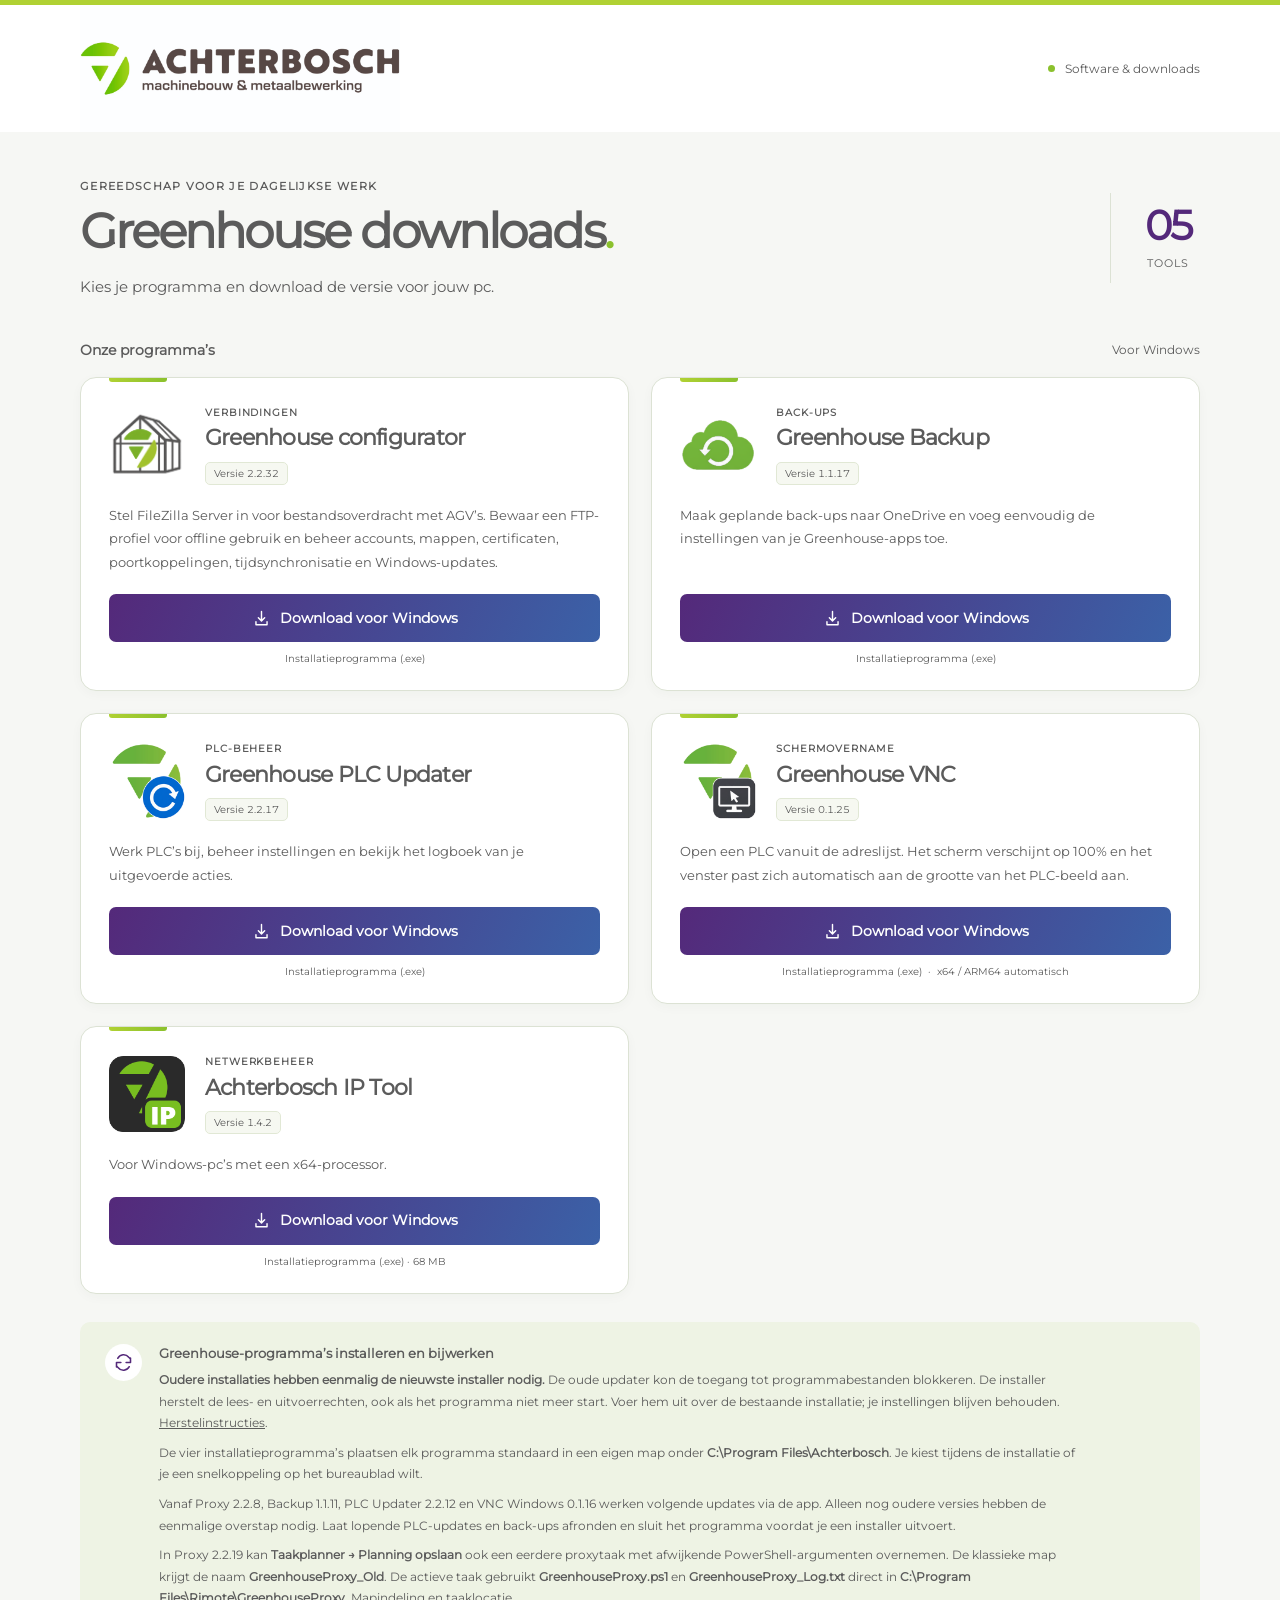
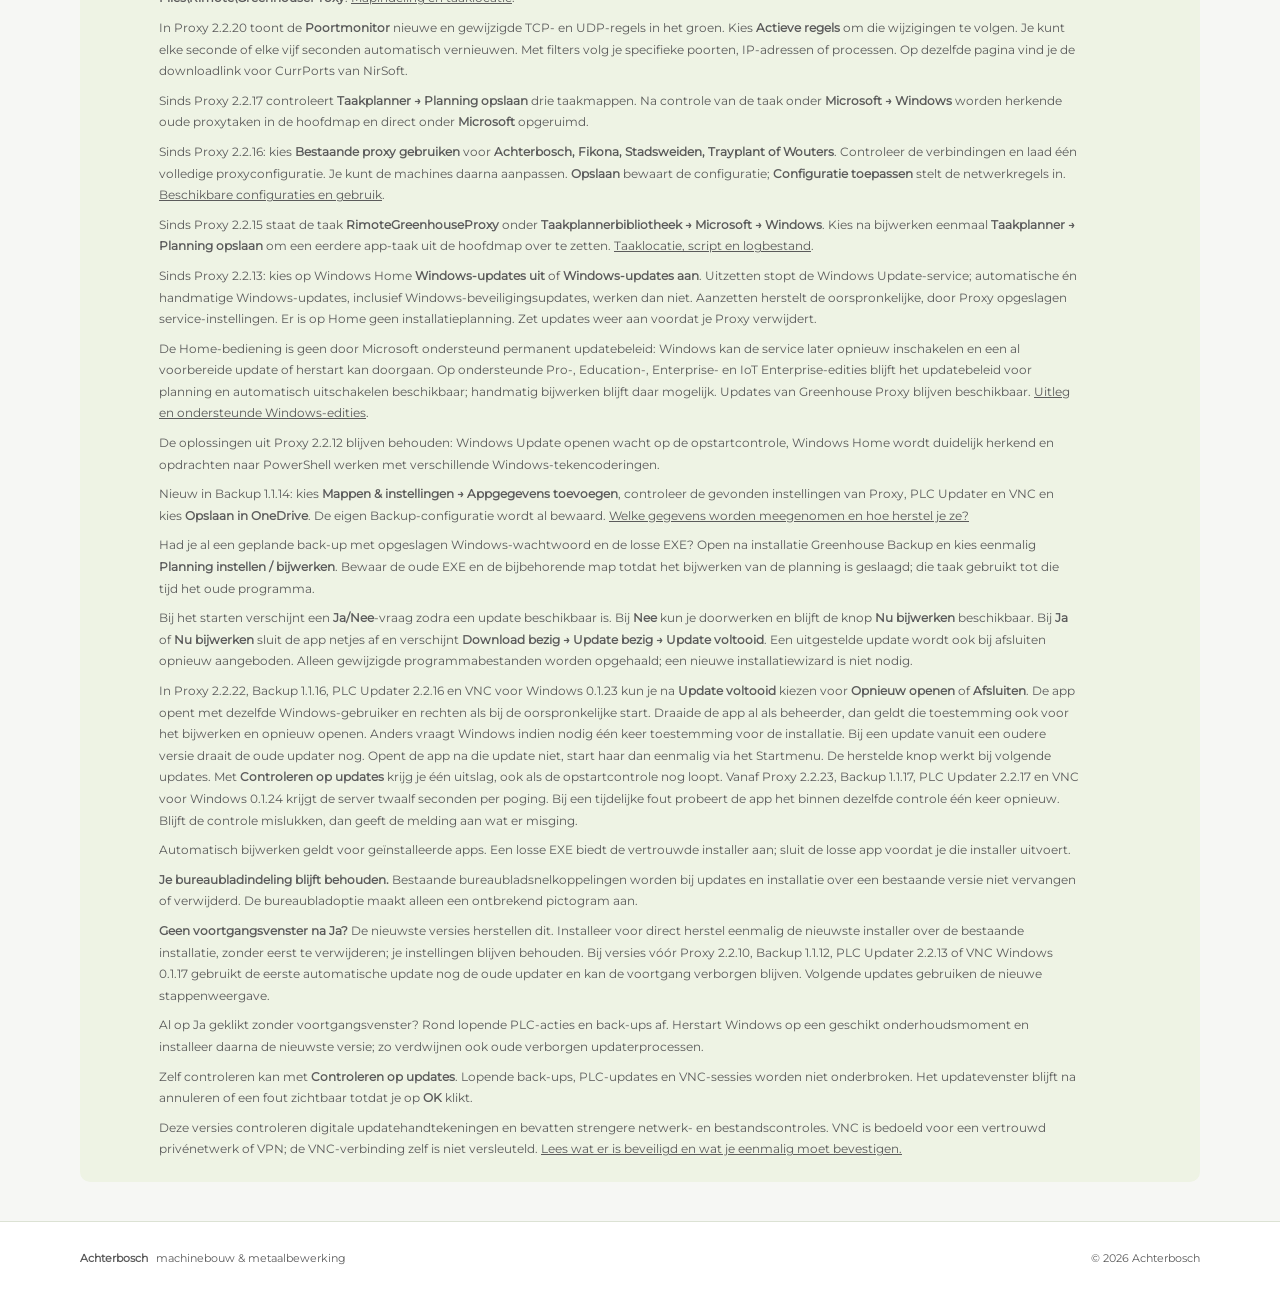
==== commit f5a22a5e: "Bied Greenhouse configurator 2.2.32 met Opslaan als voor het FTP-profiel aan" ====
--- a/website/index.html
+++ b/website/index.html
@@ -44,12 +44,12 @@
             <div class="tool-identity">
               <span class="tool-category">Verbindingen</span>
               <h3 id="proxy-title">Greenhouse configurator</h3>
-              <span class="version">Versie 2.2.31</span>
+              <span class="version">Versie 2.2.32</span>
             </div>
           </div>
           <p class="tool-description">Stel FileZilla Server in voor bestandsoverdracht met AGV’s. Bewaar een FTP-profiel voor offline gebruik en beheer accounts, mappen, certificaten, poortkoppelingen, tijdsynchronisatie en Windows-updates.</p>
           <div class="download-area">
-            <a class="download-button" href="https://github.com/NickvDeth/Greenhouse-downloads/releases/download/proxy-v2.2.31/Setup-Greenhouse-Configurator-2.2.31.exe" download aria-label="Greenhouse configurator 2.2.31 downloaden voor Windows">
+            <a class="download-button" href="https://github.com/NickvDeth/Greenhouse-downloads/releases/download/proxy-v2.2.32/Setup-Greenhouse-Configurator-2.2.32.exe" download aria-label="Greenhouse configurator 2.2.32 downloaden voor Windows">
               <svg viewBox="0 0 24 24" aria-hidden="true"><path d="M12 3v12m-4-4 4 4 4-4M5 16v4h14v-4"/></svg>
               <span>Download voor Windows</span>
             </a>
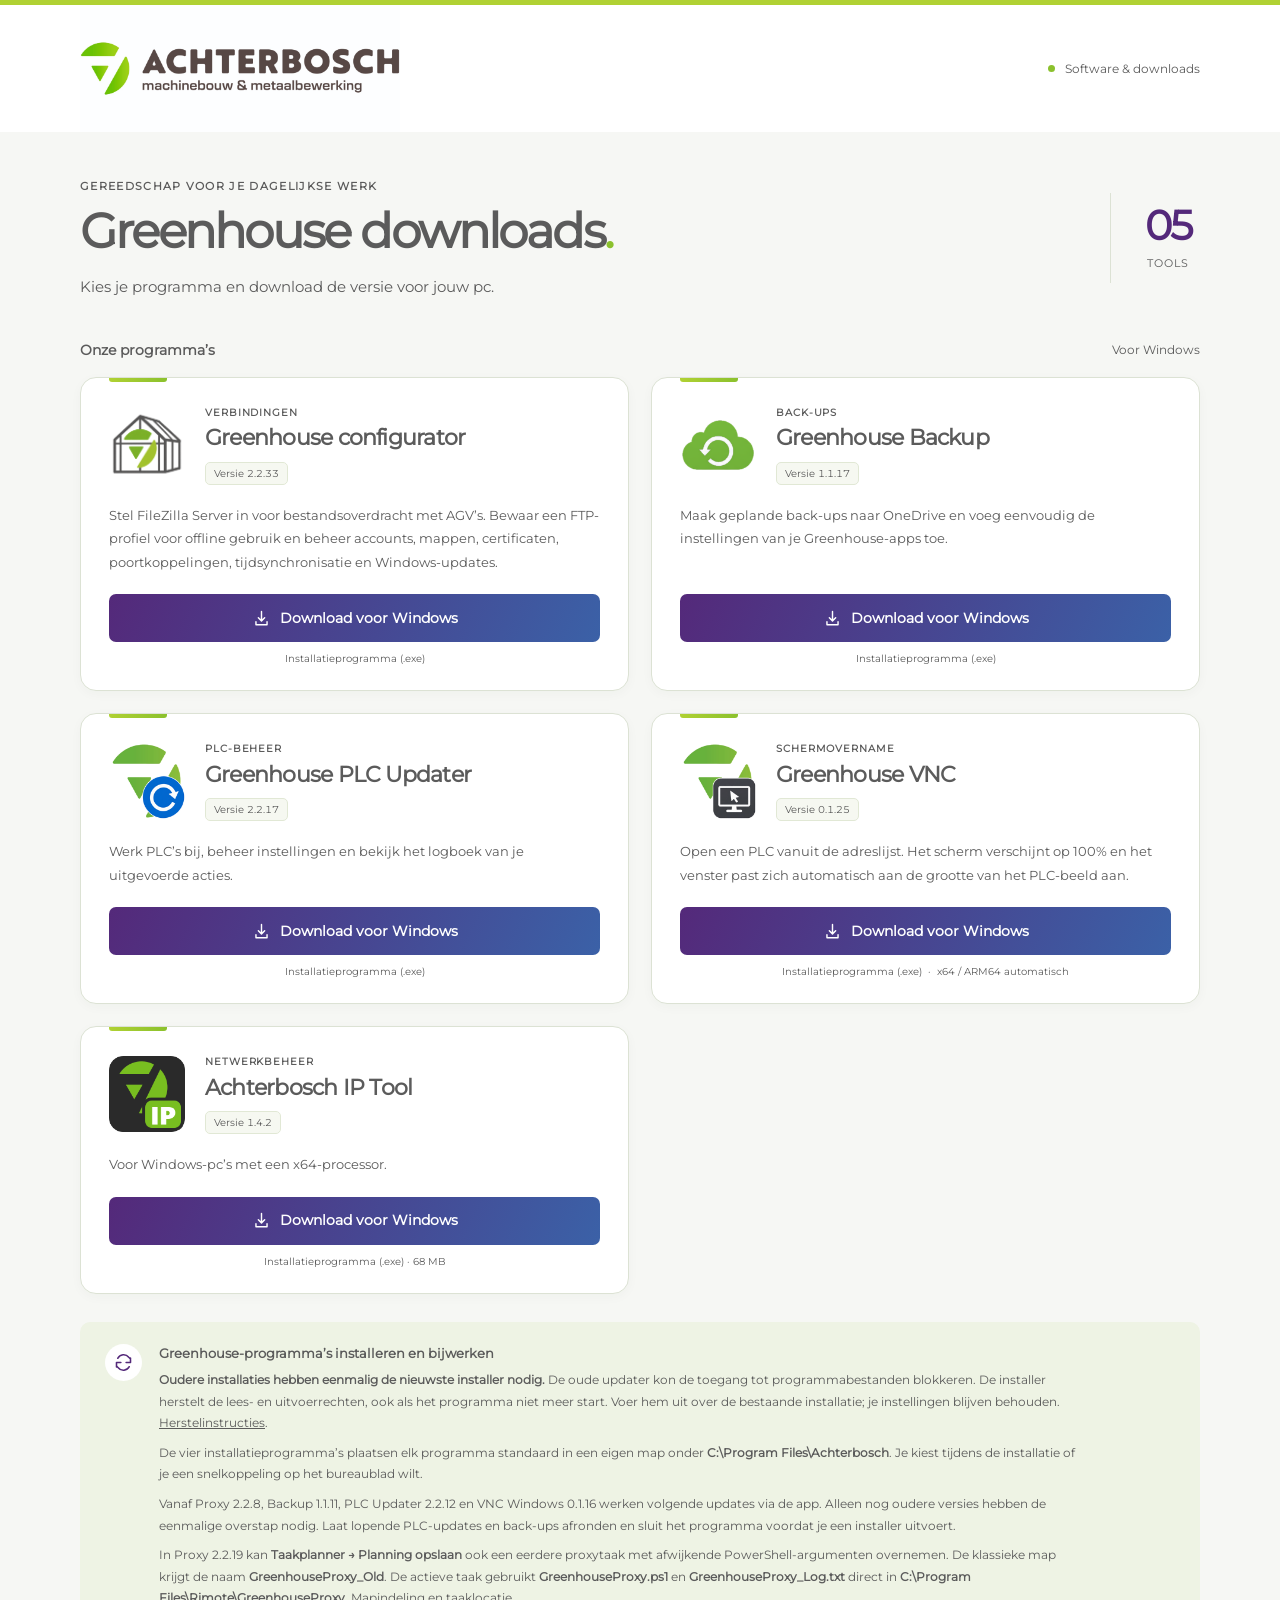
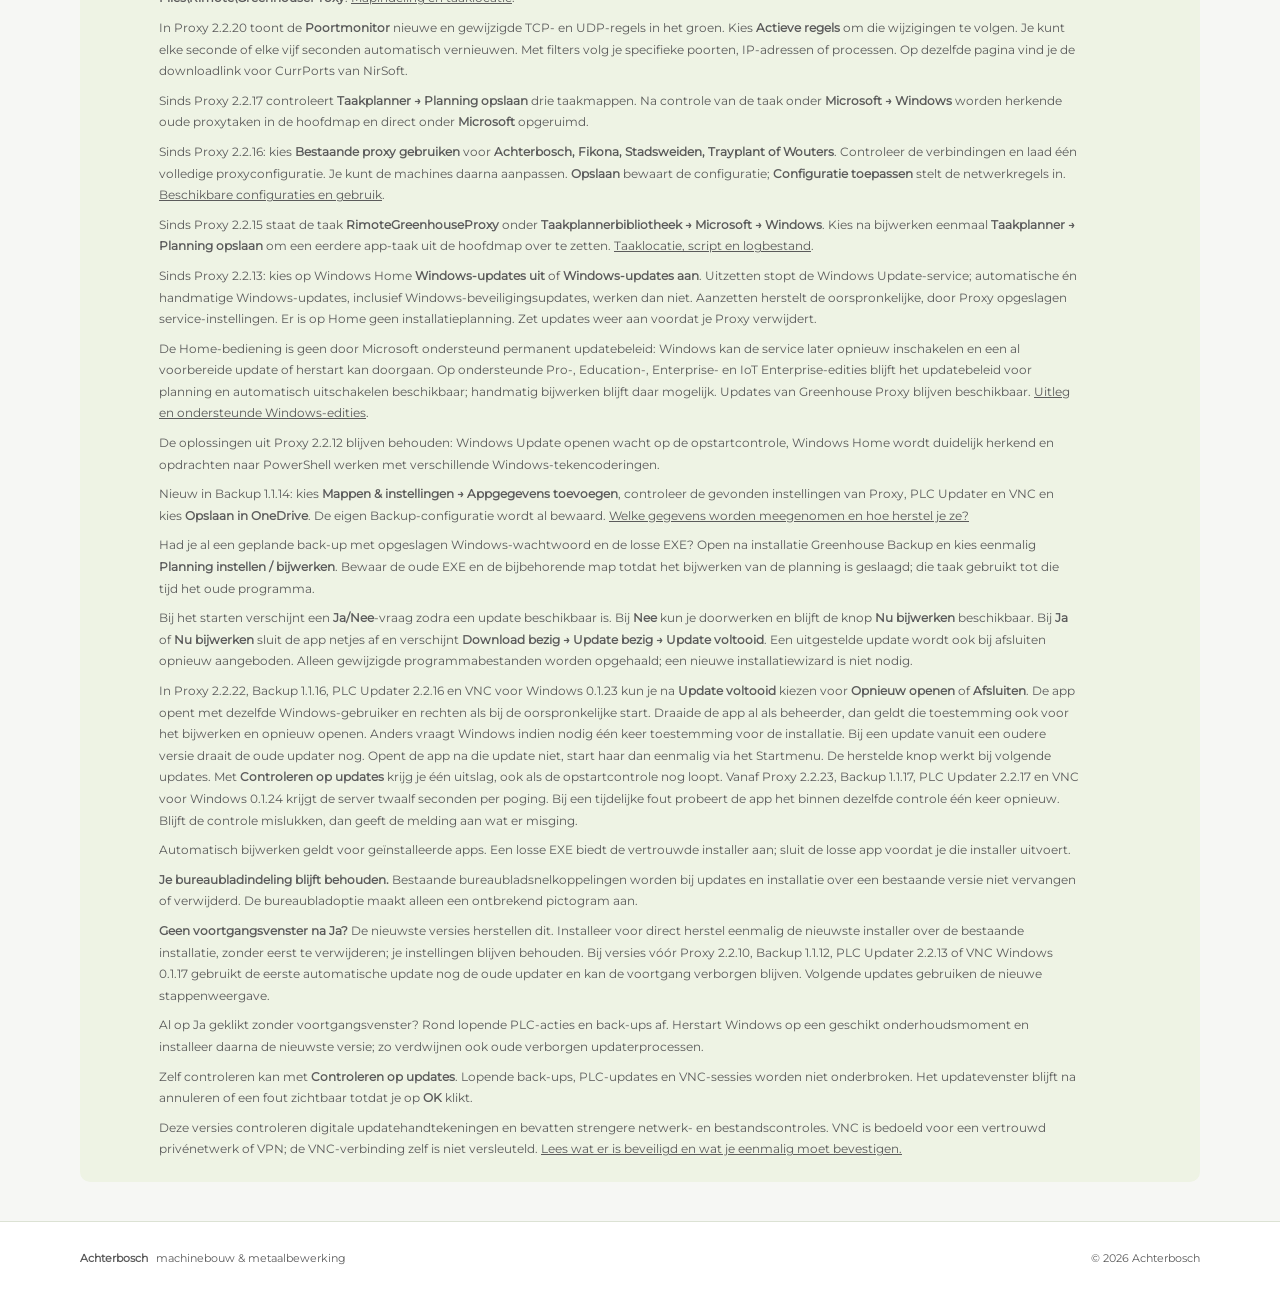
==== commit ca65a222: "Breng Greenhouse configurator en het FTP-profiel samen in één installatiemap" ====
--- a/website/index.html
+++ b/website/index.html
@@ -44,12 +44,12 @@
             <div class="tool-identity">
               <span class="tool-category">Verbindingen</span>
               <h3 id="proxy-title">Greenhouse configurator</h3>
-              <span class="version">Versie 2.2.32</span>
+              <span class="version">Versie 2.2.33</span>
             </div>
           </div>
           <p class="tool-description">Stel FileZilla Server in voor bestandsoverdracht met AGV’s. Bewaar een FTP-profiel voor offline gebruik en beheer accounts, mappen, certificaten, poortkoppelingen, tijdsynchronisatie en Windows-updates.</p>
           <div class="download-area">
-            <a class="download-button" href="https://github.com/NickvDeth/Greenhouse-downloads/releases/download/proxy-v2.2.32/Setup-Greenhouse-Configurator-2.2.32.exe" download aria-label="Greenhouse configurator 2.2.32 downloaden voor Windows">
+            <a class="download-button" href="https://github.com/NickvDeth/Greenhouse-downloads/releases/download/proxy-v2.2.33/Setup-Greenhouse-Configurator-2.2.33.exe" download aria-label="Greenhouse configurator 2.2.33 downloaden voor Windows">
               <svg viewBox="0 0 24 24" aria-hidden="true"><path d="M12 3v12m-4-4 4 4 4-4M5 16v4h14v-4"/></svg>
               <span>Download voor Windows</span>
             </a>
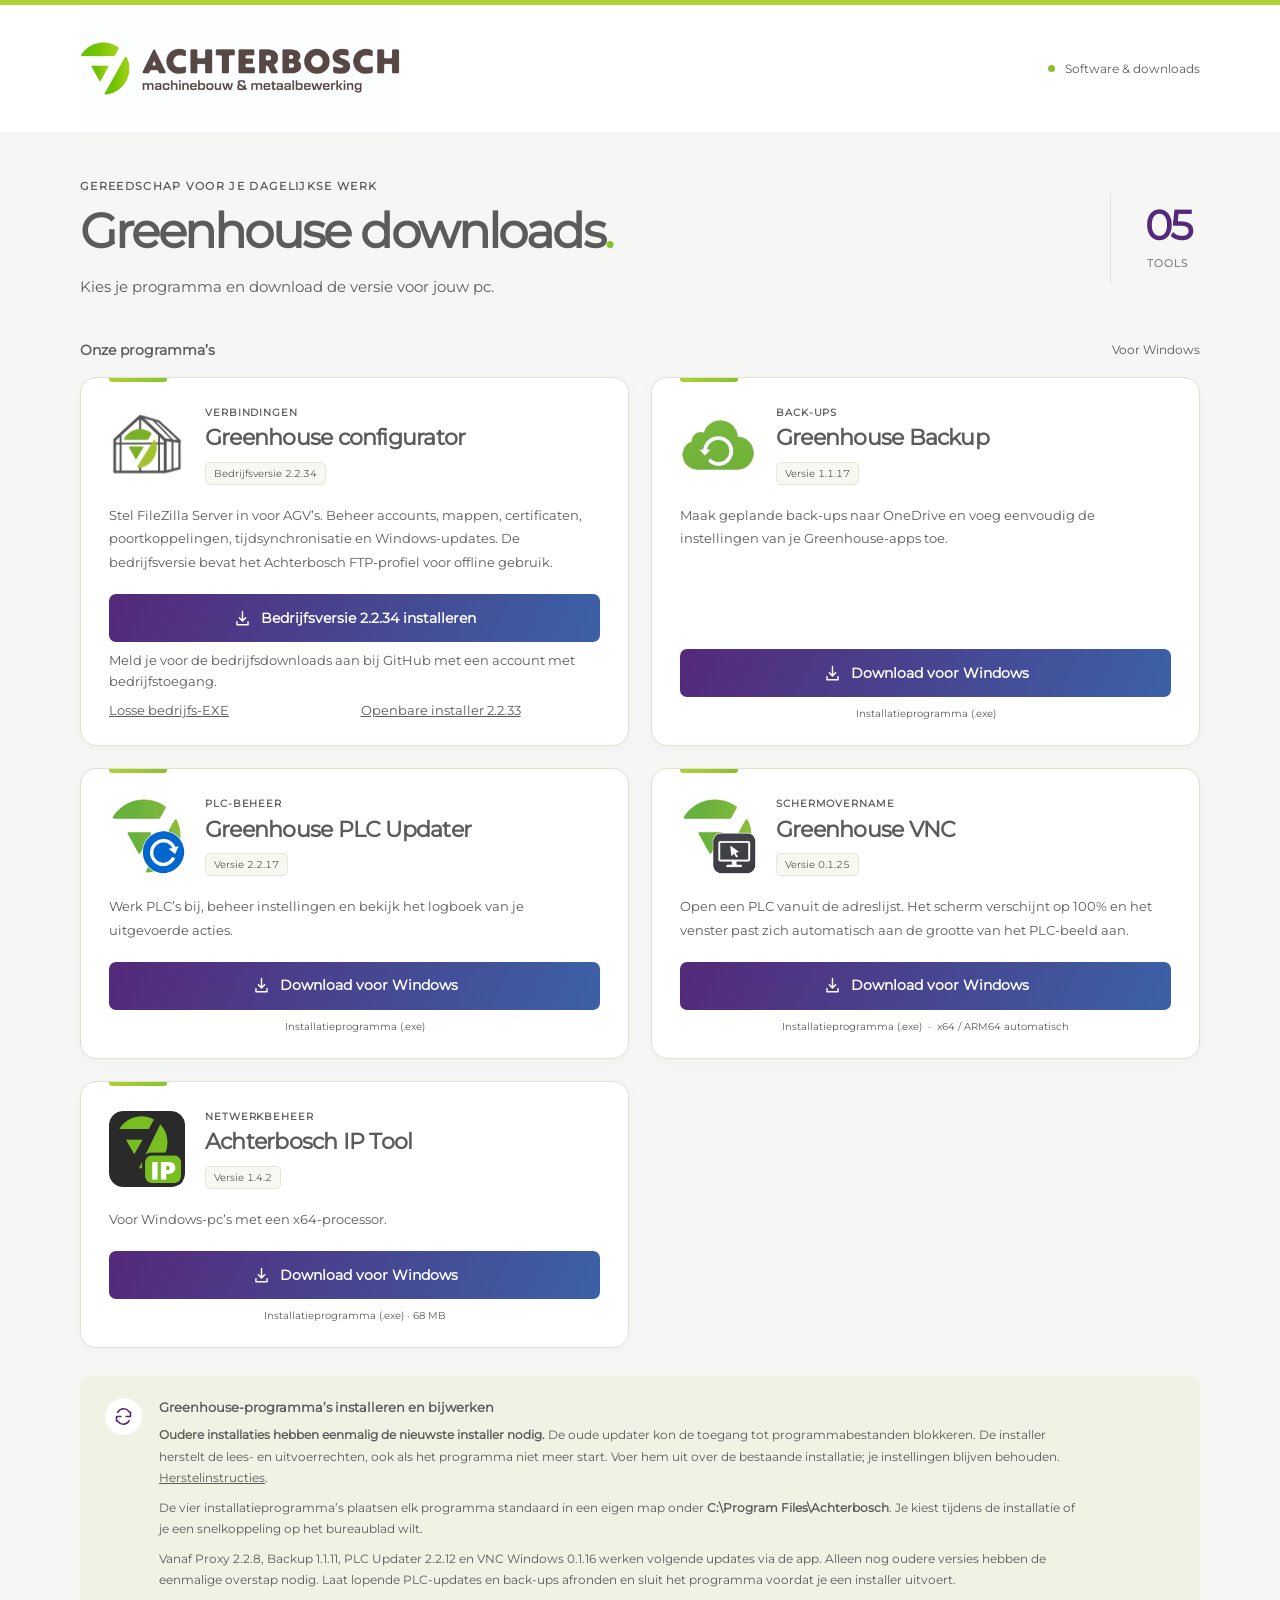
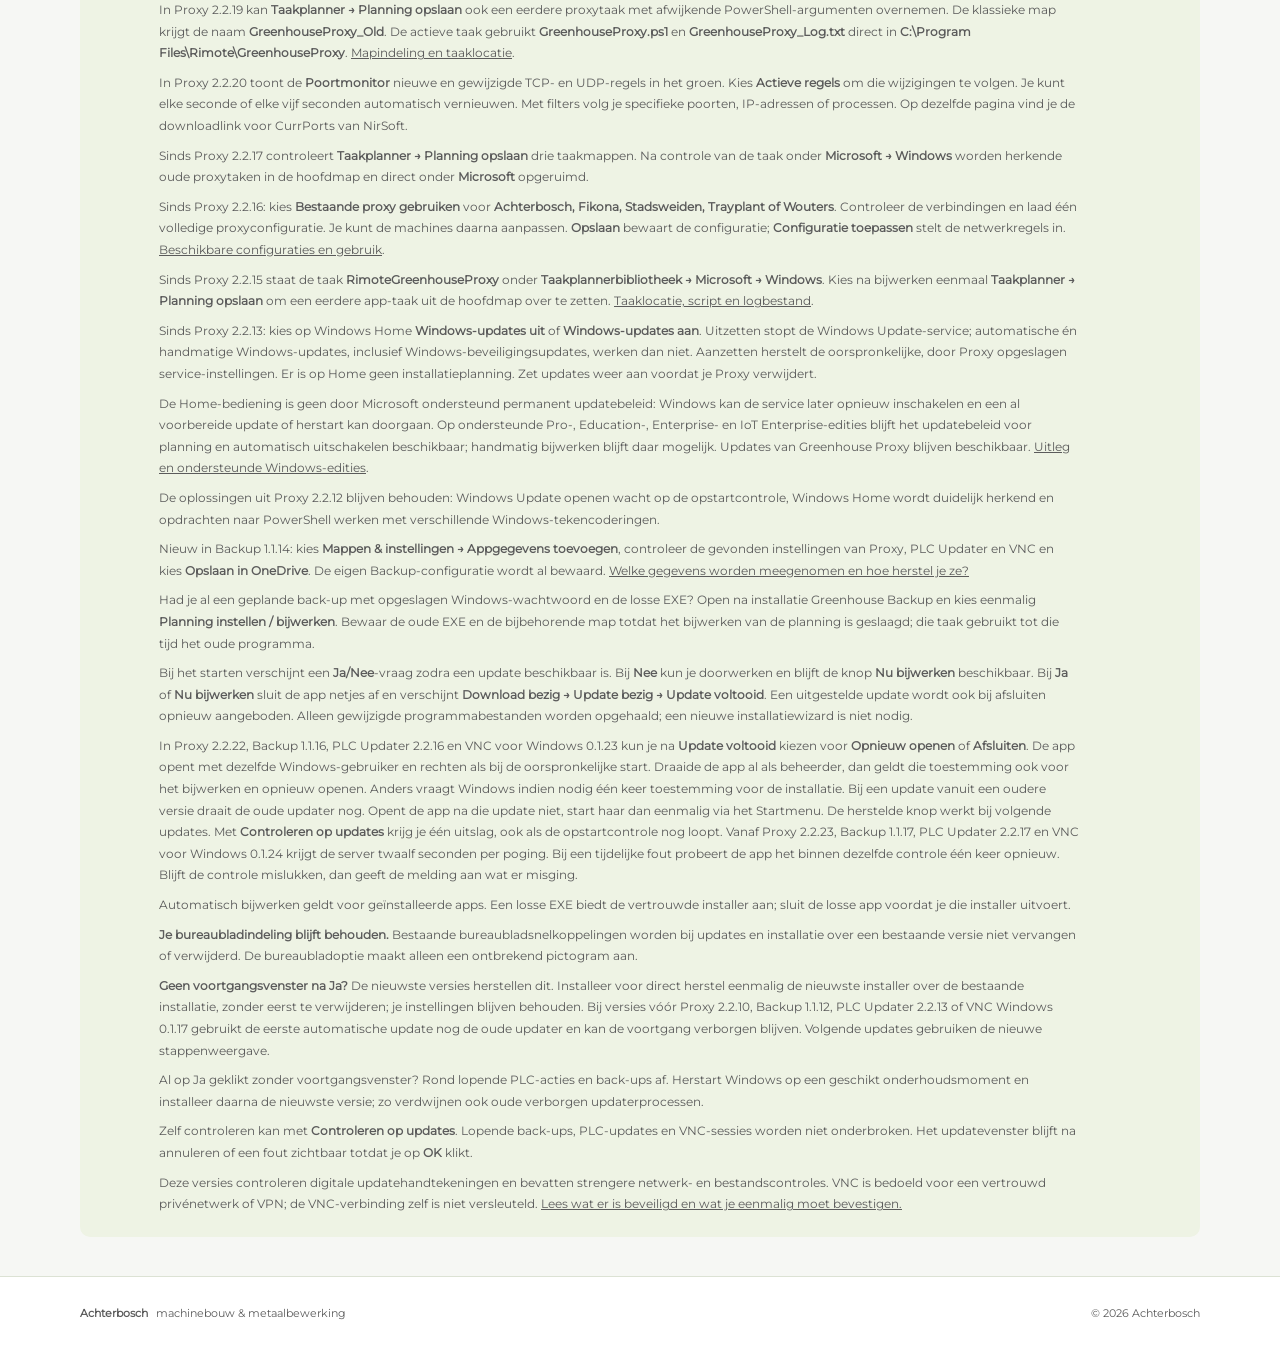
==== commit 4a567094: "Bied de afgeschermde Greenhouse-bedrijfsdownload 2.2.34 aan" ====
--- a/website/index.html
+++ b/website/index.html
@@ -44,16 +44,20 @@
             <div class="tool-identity">
               <span class="tool-category">Verbindingen</span>
               <h3 id="proxy-title">Greenhouse configurator</h3>
-              <span class="version">Versie 2.2.33</span>
+              <span class="version">Bedrijfsversie 2.2.34</span>
             </div>
           </div>
-          <p class="tool-description">Stel FileZilla Server in voor bestandsoverdracht met AGV’s. Bewaar een FTP-profiel voor offline gebruik en beheer accounts, mappen, certificaten, poortkoppelingen, tijdsynchronisatie en Windows-updates.</p>
+          <p class="tool-description">Stel FileZilla Server in voor AGV’s. Beheer accounts, mappen, certificaten, poortkoppelingen, tijdsynchronisatie en Windows-updates. De bedrijfsversie bevat het Achterbosch FTP-profiel voor offline gebruik.</p>
           <div class="download-area">
-            <a class="download-button" href="https://github.com/NickvDeth/Greenhouse-downloads/releases/download/proxy-v2.2.33/Setup-Greenhouse-Configurator-2.2.33.exe" download aria-label="Greenhouse configurator 2.2.33 downloaden voor Windows">
+            <a class="download-button" href="https://github.com/login?return_to=%2FNickvDeth%2FGreenhouse-proxy%2Freleases%2Fdownload%2Fconfigurator-bedrijf-v2.2.34%2FSetup-Greenhouse-Configurator-Intern-2.2.34.exe">
               <svg viewBox="0 0 24 24" aria-hidden="true"><path d="M12 3v12m-4-4 4 4 4-4M5 16v4h14v-4"/></svg>
-              <span>Download voor Windows</span>
+              <span>Bedrijfsversie 2.2.34 installeren</span>
             </a>
-            <span class="download-detail">Installatieprogramma (.exe)</span>
+            <small>Meld je voor de bedrijfsdownloads aan bij GitHub met een account met bedrijfstoegang.</small>
+            <div class="download-options">
+              <small><a href="https://github.com/login?return_to=%2FNickvDeth%2FGreenhouse-proxy%2Freleases%2Fdownload%2Fconfigurator-bedrijf-v2.2.34%2FGreenhouseConfigurator-2.2.34.exe">Losse bedrijfs-EXE</a></small>
+              <small><a href="https://github.com/NickvDeth/Greenhouse-downloads/releases/download/proxy-v2.2.33/Setup-Greenhouse-Configurator-2.2.33.exe">Openbare installer 2.2.33</a></small>
+            </div>
           </div>
         </article>
 
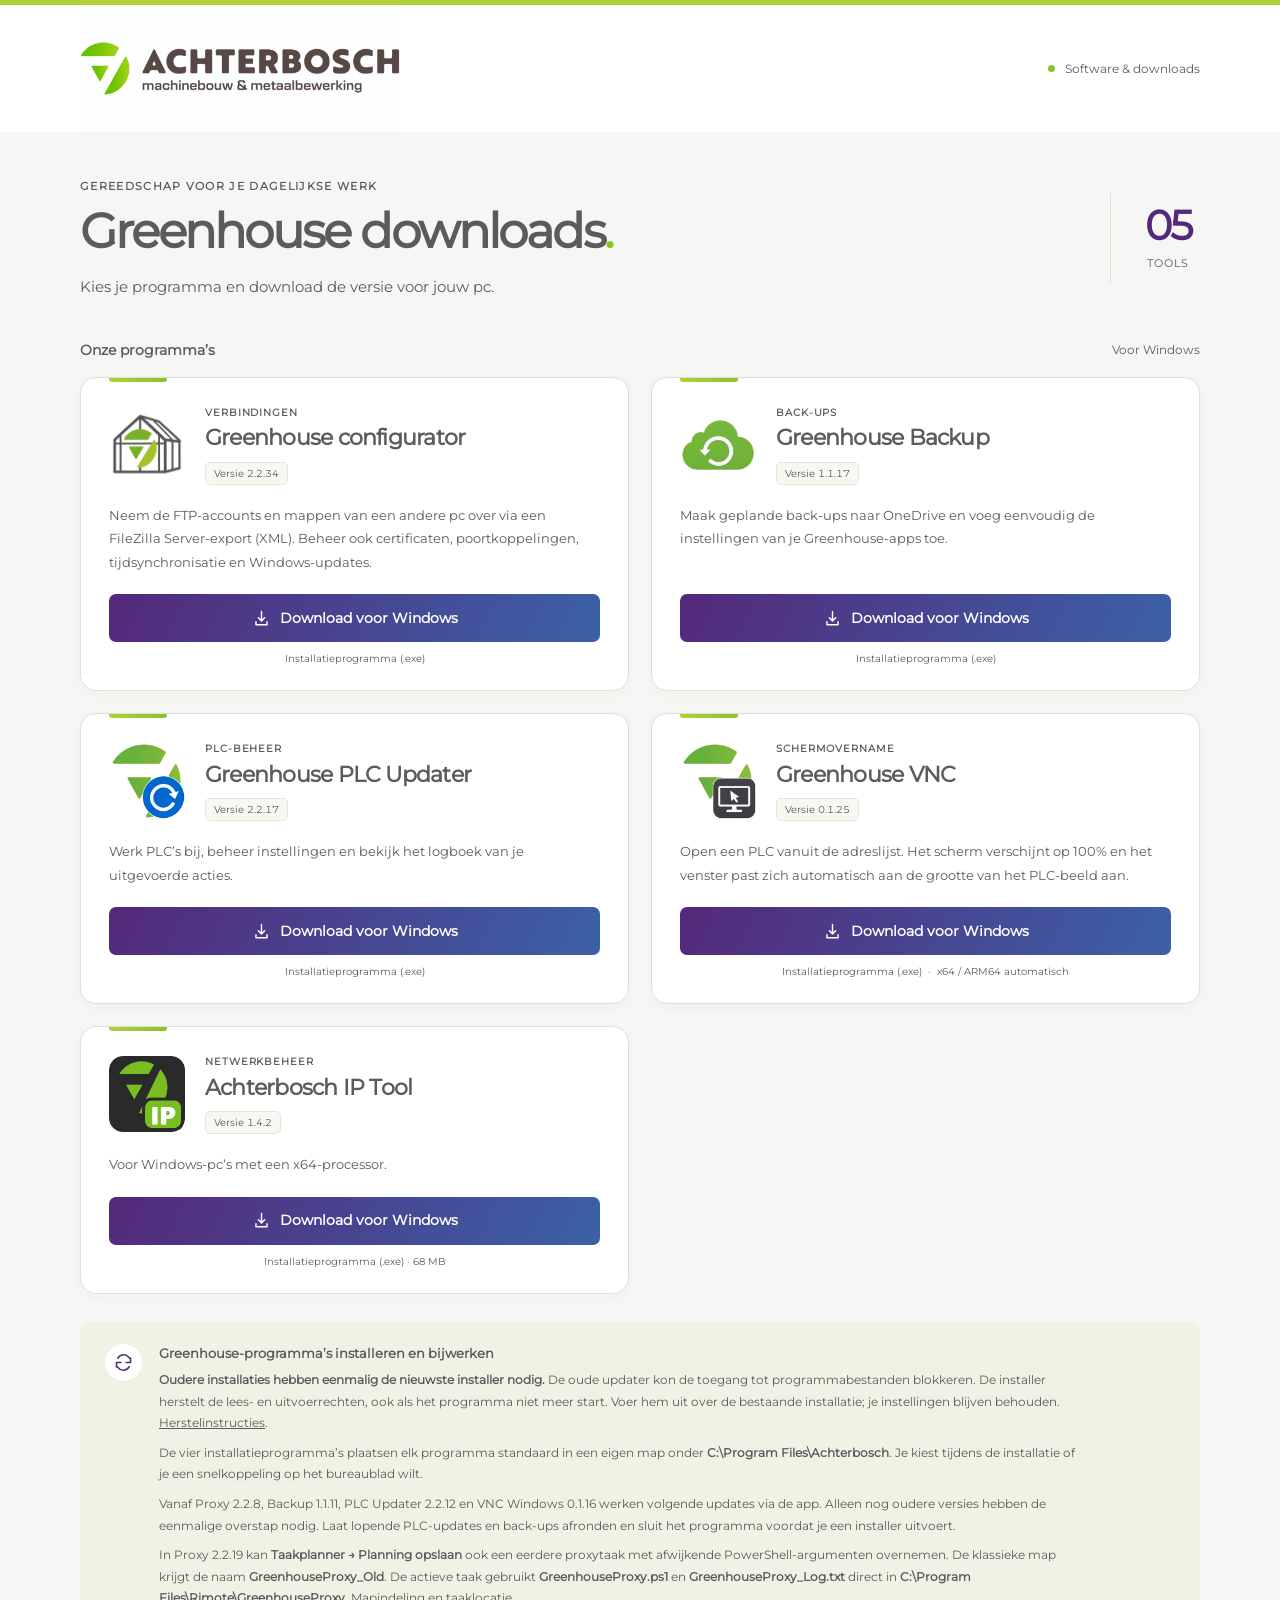
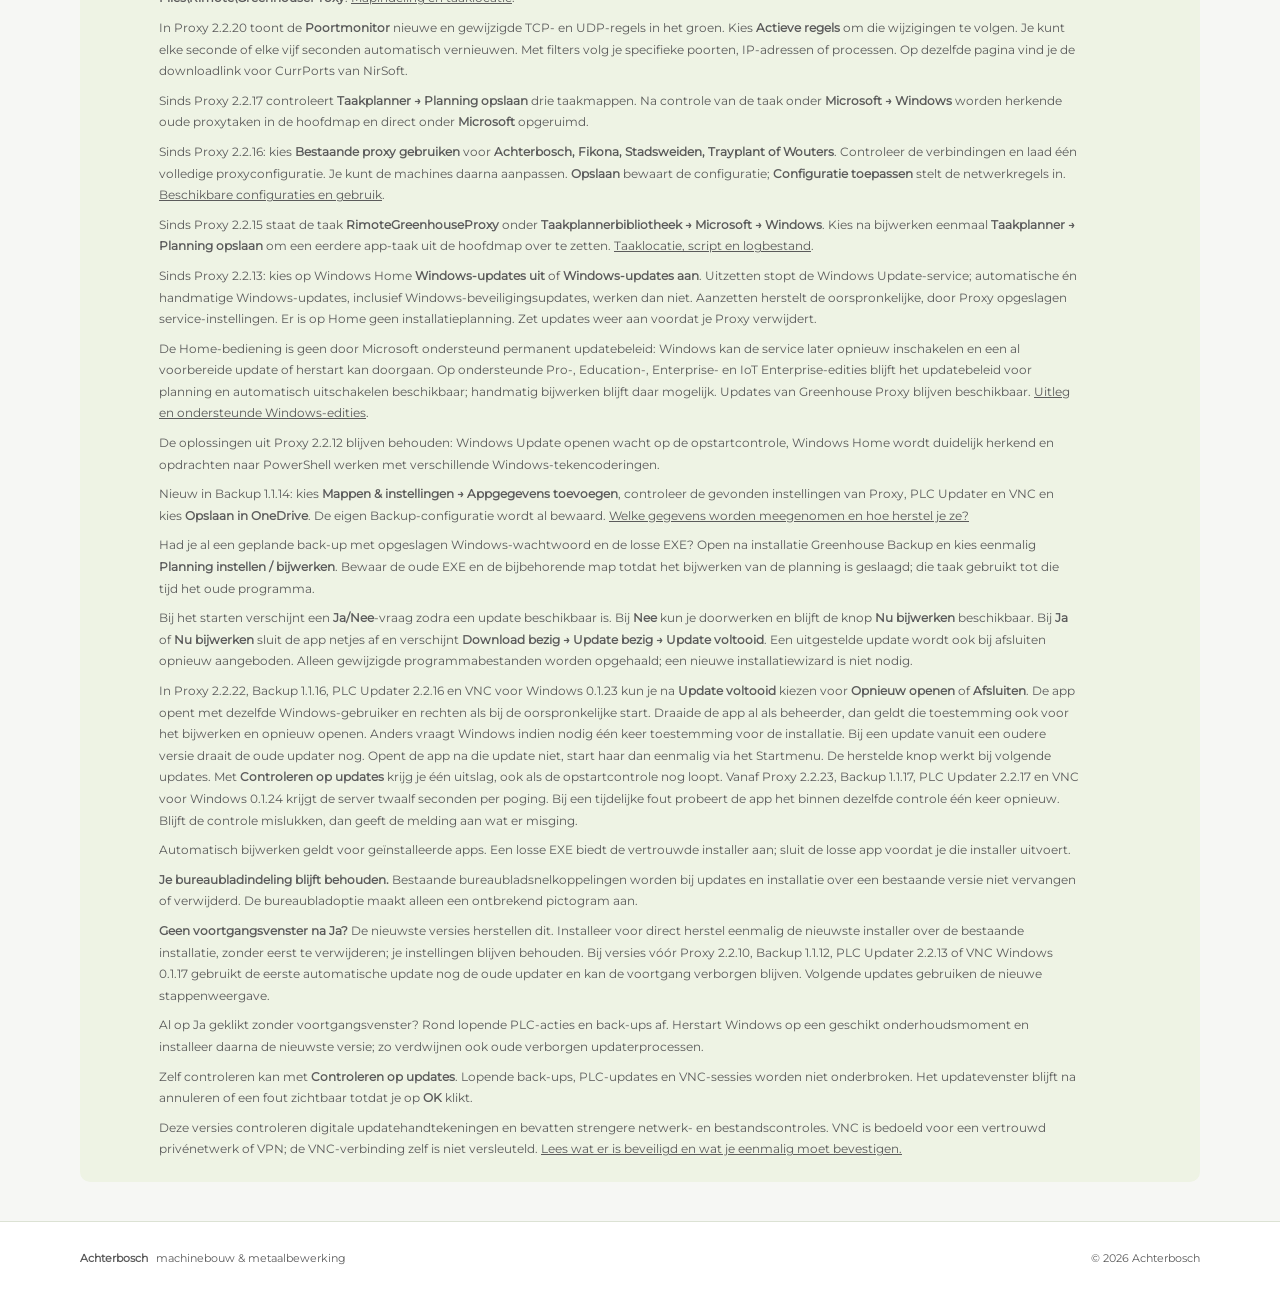
==== commit 6a69cf7c: "Publiceer Greenhouse configurator 2.2.34 met import van een bestaande FileZilla-export" ====
--- a/website/index.html
+++ b/website/index.html
@@ -44,20 +44,16 @@
             <div class="tool-identity">
               <span class="tool-category">Verbindingen</span>
               <h3 id="proxy-title">Greenhouse configurator</h3>
-              <span class="version">Bedrijfsversie 2.2.34</span>
+              <span class="version">Versie 2.2.34</span>
             </div>
           </div>
-          <p class="tool-description">Stel FileZilla Server in voor AGV’s. Beheer accounts, mappen, certificaten, poortkoppelingen, tijdsynchronisatie en Windows-updates. De bedrijfsversie bevat het Achterbosch FTP-profiel voor offline gebruik.</p>
+          <p class="tool-description">Neem de FTP-accounts en mappen van een andere pc over via een FileZilla Server-export (XML). Beheer ook certificaten, poortkoppelingen, tijdsynchronisatie en Windows-updates.</p>
           <div class="download-area">
-            <a class="download-button" href="https://github.com/login?return_to=%2FNickvDeth%2FGreenhouse-proxy%2Freleases%2Fdownload%2Fconfigurator-bedrijf-v2.2.34%2FSetup-Greenhouse-Configurator-Intern-2.2.34.exe">
+            <a class="download-button" href="https://github.com/NickvDeth/Greenhouse-downloads/releases/download/proxy-v2.2.34/Setup-Greenhouse-Configurator-2.2.34.exe" download aria-label="Greenhouse configurator 2.2.34 downloaden voor Windows">
               <svg viewBox="0 0 24 24" aria-hidden="true"><path d="M12 3v12m-4-4 4 4 4-4M5 16v4h14v-4"/></svg>
-              <span>Bedrijfsversie 2.2.34 installeren</span>
+              <span>Download voor Windows</span>
             </a>
-            <small>Meld je voor de bedrijfsdownloads aan bij GitHub met een account met bedrijfstoegang.</small>
-            <div class="download-options">
-              <small><a href="https://github.com/login?return_to=%2FNickvDeth%2FGreenhouse-proxy%2Freleases%2Fdownload%2Fconfigurator-bedrijf-v2.2.34%2FGreenhouseConfigurator-2.2.34.exe">Losse bedrijfs-EXE</a></small>
-              <small><a href="https://github.com/NickvDeth/Greenhouse-downloads/releases/download/proxy-v2.2.33/Setup-Greenhouse-Configurator-2.2.33.exe">Openbare installer 2.2.33</a></small>
-            </div>
+            <span class="download-detail">Installatieprogramma (.exe)</span>
           </div>
         </article>
 
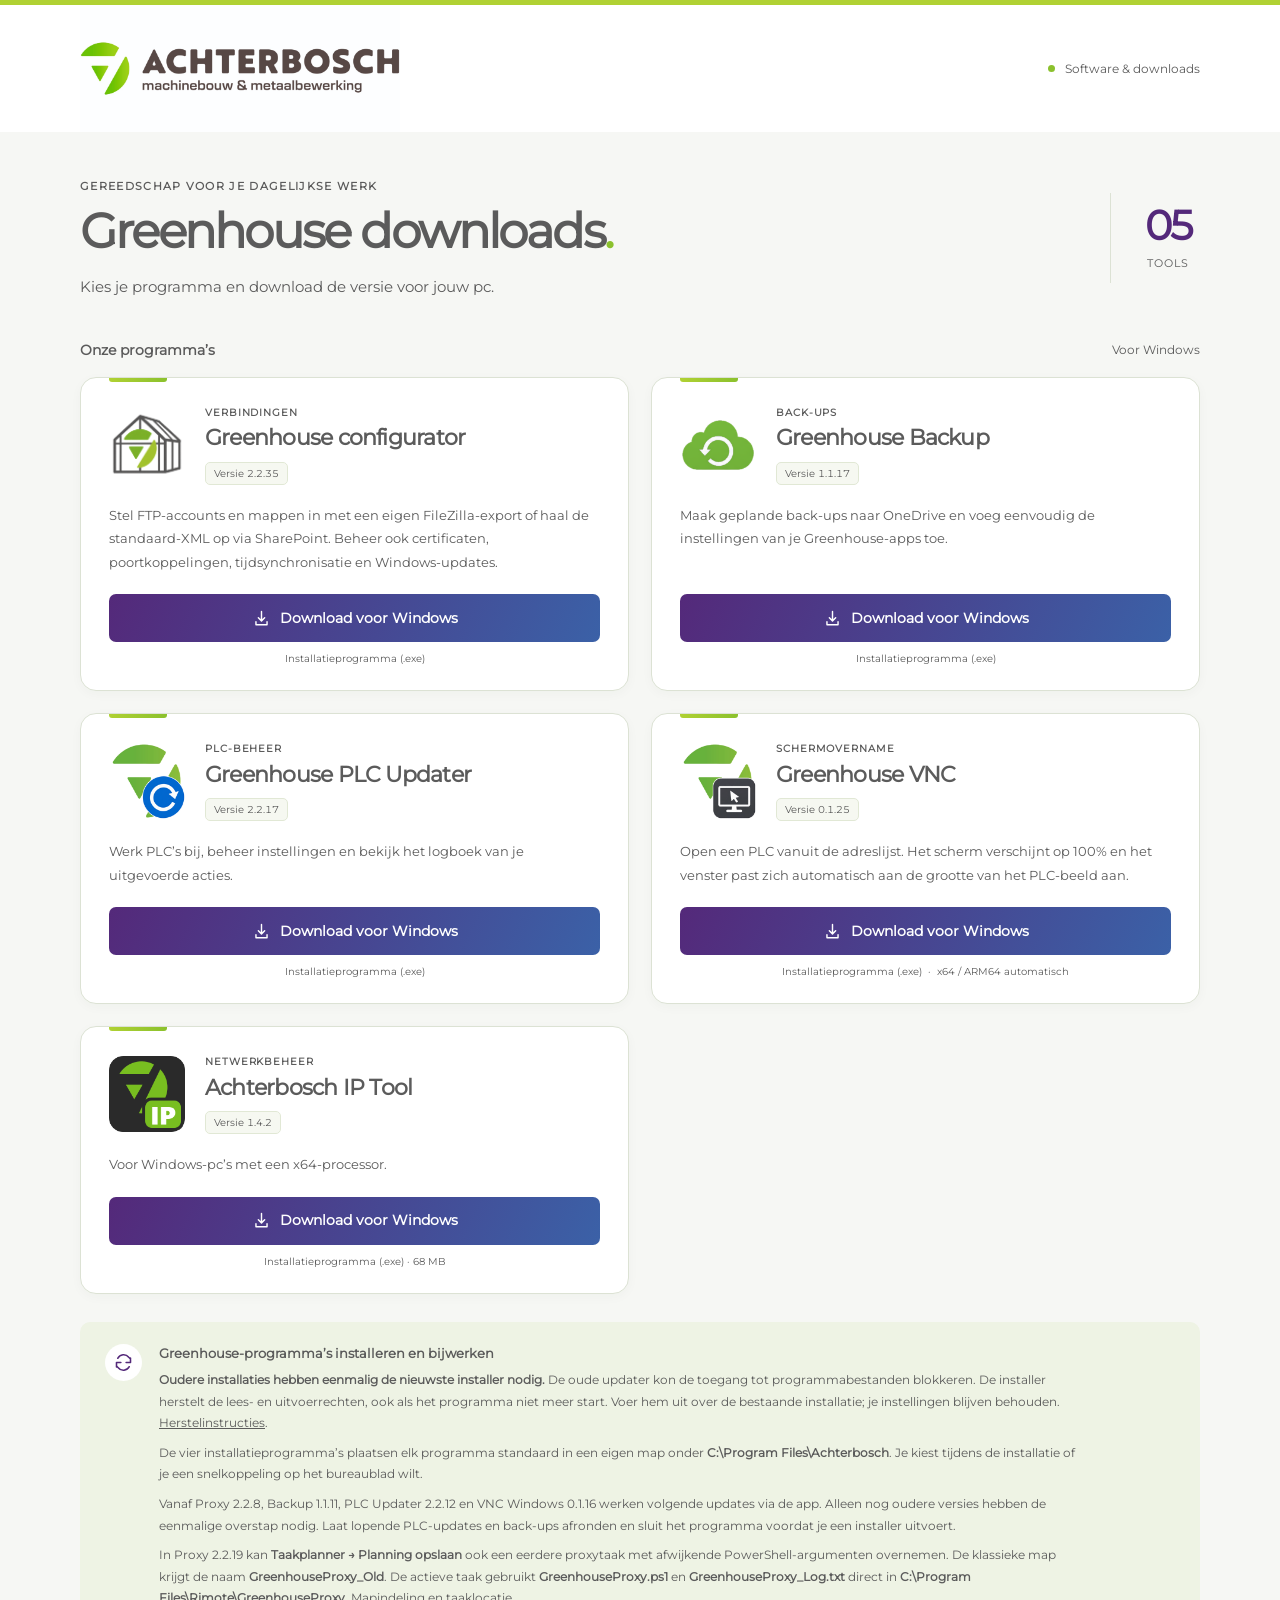
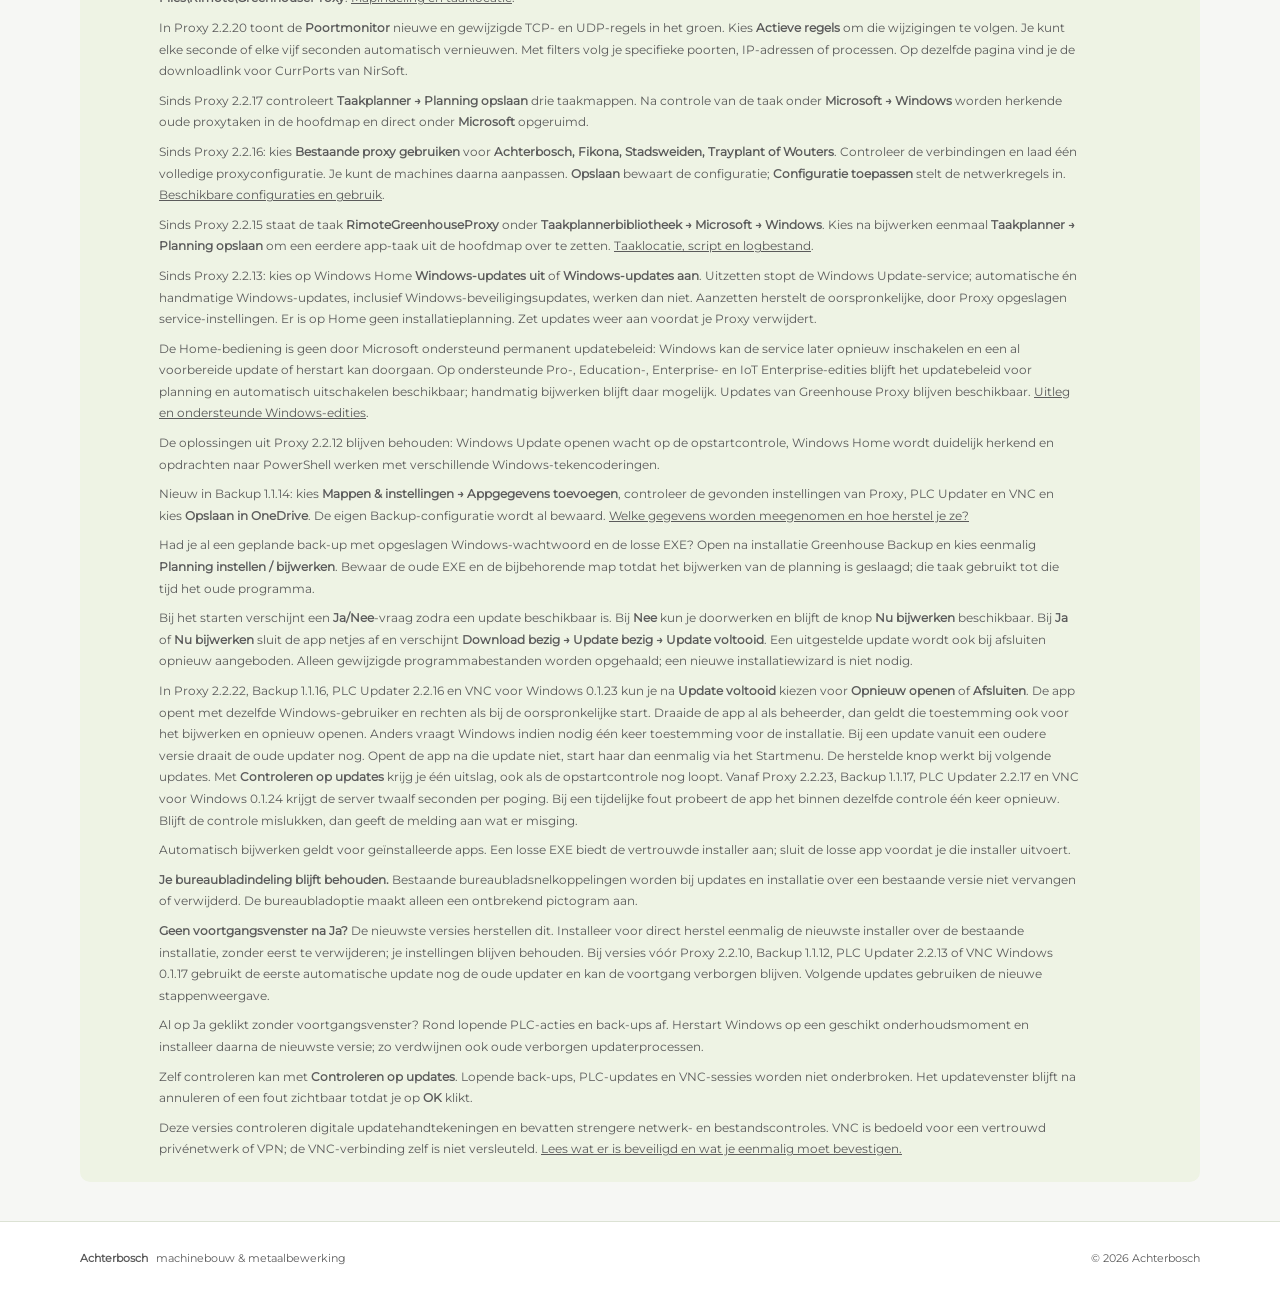
==== commit e81a4419: "Bied Greenhouse configurator 2.2.35 met FTP-profiel via SharePoint aan" ====
--- a/website/index.html
+++ b/website/index.html
@@ -44,12 +44,12 @@
             <div class="tool-identity">
               <span class="tool-category">Verbindingen</span>
               <h3 id="proxy-title">Greenhouse configurator</h3>
-              <span class="version">Versie 2.2.34</span>
+              <span class="version">Versie 2.2.35</span>
             </div>
           </div>
-          <p class="tool-description">Neem de FTP-accounts en mappen van een andere pc over via een FileZilla Server-export (XML). Beheer ook certificaten, poortkoppelingen, tijdsynchronisatie en Windows-updates.</p>
+          <p class="tool-description">Stel FTP-accounts en mappen in met een eigen FileZilla-export of haal de standaard-XML op via SharePoint. Beheer ook certificaten, poortkoppelingen, tijdsynchronisatie en Windows-updates.</p>
           <div class="download-area">
-            <a class="download-button" href="https://github.com/NickvDeth/Greenhouse-downloads/releases/download/proxy-v2.2.34/Setup-Greenhouse-Configurator-2.2.34.exe" download aria-label="Greenhouse configurator 2.2.34 downloaden voor Windows">
+            <a class="download-button" href="https://github.com/NickvDeth/Greenhouse-downloads/releases/download/proxy-v2.2.35/Setup-Greenhouse-Configurator-2.2.35.exe" download aria-label="Greenhouse configurator 2.2.35 downloaden voor Windows">
               <svg viewBox="0 0 24 24" aria-hidden="true"><path d="M12 3v12m-4-4 4 4 4-4M5 16v4h14v-4"/></svg>
               <span>Download voor Windows</span>
             </a>
